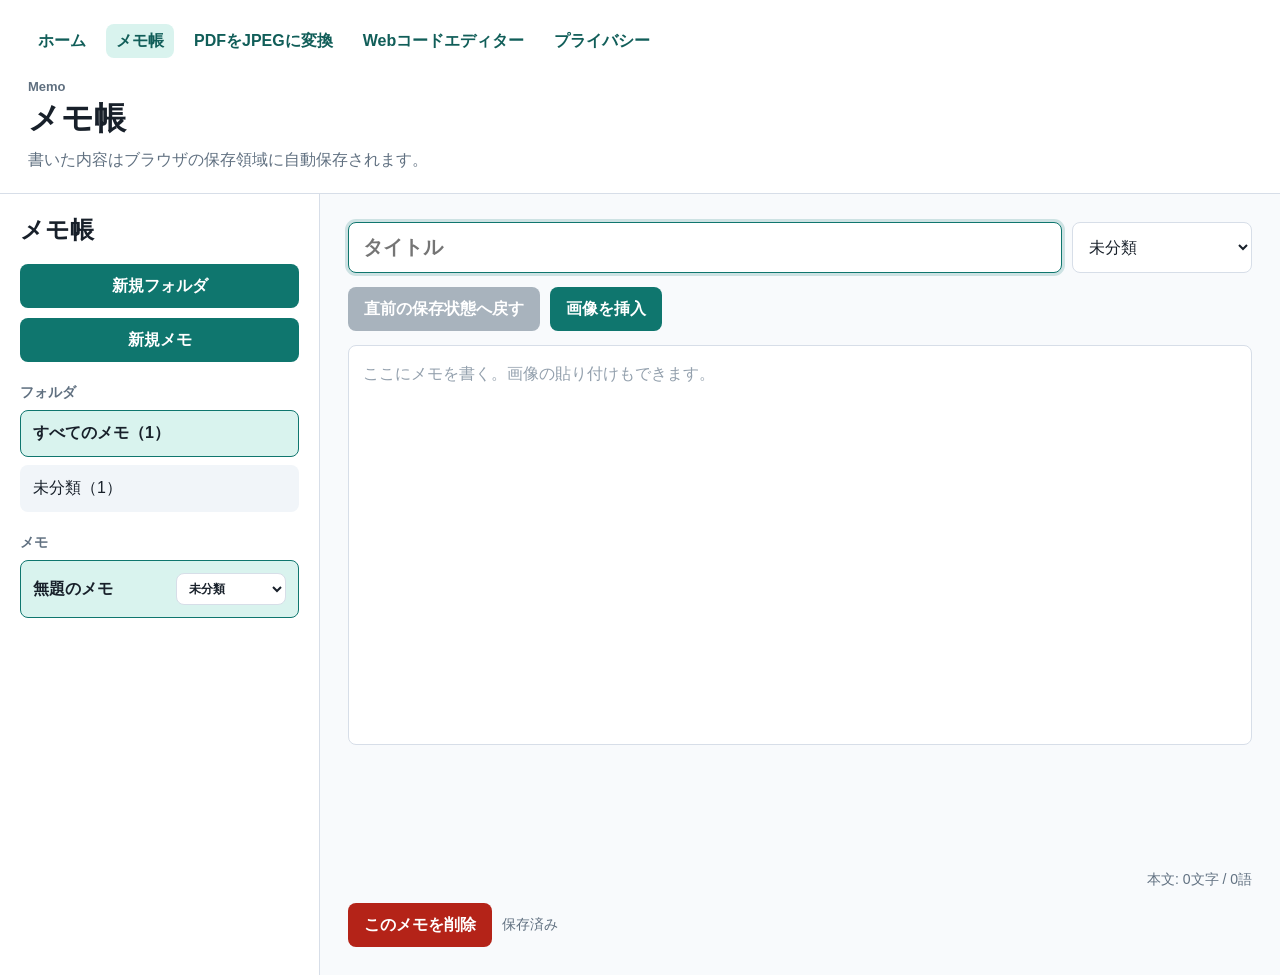
==== memo/index.html @ e716a72b "Improve site tools and add code editor" ====
﻿<!doctype html>
<html lang="ja">
<head>
  <meta charset="UTF-8" />
  <meta name="viewport" content="width=device-width, initial-scale=1.0" />
  <title>メモ帳 | 自動保存できる無料ブラウザメモ</title>
  <meta name="description" content="ブラウザで使える無料のメモ帳です。自動保存、フォルダ分け、文字数カウント、画像貼り付け、直前の保存状態への復元に対応しています。" />
  <meta name="robots" content="index, follow" />
  <link rel="canonical" href="https://convenientfunction.com/memo/" />

  <meta property="og:title" content="メモ帳 | 自動保存できる無料ブラウザメモ" />
  <meta property="og:description" content="端末内に保存できる、ブラウザ用の無料メモ帳です。" />
  <meta property="og:type" content="website" />
  <meta property="og:url" content="https://convenientfunction.com/memo/" />
  <meta property="og:site_name" content="便利サイト" />
  <meta name="twitter:card" content="summary" />
  <meta name="theme-color" content="#0f766e" />

  <link rel="stylesheet" href="../style.css" />
  <script async src="https://pagead2.googlesyndication.com/pagead/js/adsbygoogle.js?client=ca-pub-6659521652915815"
     crossorigin="anonymous"></script>
  <script src="script.js" defer></script>

  <script type="application/ld+json">
  {
    "@context": "https://schema.org",
    "@type": "WebApplication",
    "name": "メモ帳",
    "url": "https://convenientfunction.com/memo/",
    "applicationCategory": "ProductivityApplication",
    "operatingSystem": "Any",
    "inLanguage": "ja",
    "description": "ブラウザで使える無料のメモ帳です。",
    "offers": {
      "@type": "Offer",
      "price": "0",
      "priceCurrency": "JPY"
    }
  }
  </script>
</head>
<body class="memo-page">
  <header class="site-header compact">
    <nav class="site-nav" aria-label="主要ナビゲーション">
      <a href="../">ホーム</a>
      <a href="./" aria-current="page">メモ帳</a>
      <a href="../pdf-to-jpeg.html">PDFをJPEGに変換</a>
      <a href="../code-editor.html">Webコードエディター</a>
      <a href="../privacy.html">プライバシー</a>
    </nav>

    <div class="site-heading">
      <p class="eyebrow">Memo</p>
      <h1>メモ帳</h1>
      <p>書いた内容はブラウザの保存領域に自動保存されます。</p>
    </div>
  </header>

  <aside class="memo-sidebar">
    <h2 class="app-title">メモ帳</h2>

    <div class="side-actions">
      <button id="newFolderButton" type="button">新規フォルダ</button>
      <button id="newMemoButton" type="button">新規メモ</button>
    </div>

    <h3>フォルダ</h3>
    <div id="folderList"></div>

    <h3>メモ</h3>
    <div id="memoList"></div>
  </aside>

  <main class="memo-main">
    <div class="top-row">
      <label class="sr-only" for="title">タイトル</label>
      <input id="title" type="text" placeholder="タイトル" autocomplete="off" />
      <label class="sr-only" for="folderSelect">フォルダ</label>
      <select id="folderSelect" aria-label="フォルダ"></select>
    </div>

    <div class="toolbar">
      <button id="restoreButton" type="button">直前の保存状態へ戻す</button>
      <button id="imageButton" type="button">画像を挿入</button>
      <input id="imageInput" type="file" accept="image/*" hidden />
    </div>

    <div id="body" class="editor" contenteditable="true" data-placeholder="ここにメモを書く。画像の貼り付けもできます。" role="textbox" aria-label="メモ本文"></div>

    <div class="ad-slot ad-bottom memo-bottom-ad" aria-label="広告"></div>

    <p class="counter">
      本文: <span id="charCount">0</span>文字 / <span id="wordCount">0</span>語
    </p>

    <div class="actions">
      <button id="deleteButton" class="delete" type="button">このメモを削除</button>
      <span id="status" role="status" aria-live="polite">保存済み</span>
    </div>
  </main>
</body>
</html>
---- style.css ----
﻿* {
  box-sizing: border-box;
}

:root {
  color-scheme: light;
  --bg: #f4f6f8;
  --surface: #ffffff;
  --surface-soft: #f8fafc;
  --text: #18202a;
  --muted: #607080;
  --line: #d7dee8;
  --accent: #0f766e;
  --accent-dark: #115e59;
  --accent-soft: #d9f3ee;
  --danger: #b42318;
  --danger-dark: #8f1d14;
  --focus: rgba(15, 118, 110, 0.18);
}

body {
  margin: 0;
  min-height: 100vh;
  font-family: "Segoe UI", "Yu Gothic UI", "Hiragino Kaku Gothic ProN", Meiryo, sans-serif;
  color: var(--text);
  background: var(--bg);
  letter-spacing: 0;
}

a {
  color: var(--accent);
  text-decoration: none;
}

a:hover {
  text-decoration: underline;
}

button,
select,
input {
  font: inherit;
}

button,
.button-link {
  min-height: 44px;
  border: none;
  border-radius: 8px;
  padding: 11px 16px;
  cursor: pointer;
  background: var(--accent);
  color: #ffffff;
  font-weight: 700;
  transition: background 0.2s, transform 0.2s;
}

button:hover,
.button-link:hover {
  background: var(--accent-dark);
  transform: translateY(-1px);
  text-decoration: none;
}

button:disabled {
  background: #a8b3bd;
  cursor: not-allowed;
  transform: none;
}

button.delete {
  background: var(--danger);
}

button.delete:hover {
  background: var(--danger-dark);
}

button.delete:disabled {
  background: #c8b6b3;
}

select,
input,
.editor {
  width: 100%;
  border: 1px solid var(--line);
  border-radius: 8px;
  background: #ffffff;
  color: var(--text);
  outline: none;
}

select {
  padding: 11px 12px;
  cursor: pointer;
}

input {
  padding: 13px 14px;
  font-size: 20px;
  font-weight: 700;
}

input:focus,
.editor:focus,
select:focus,
button:focus-visible,
a:focus-visible {
  outline: none;
  border-color: var(--accent);
  box-shadow: 0 0 0 3px var(--focus);
}

.sr-only {
  position: absolute;
  width: 1px;
  height: 1px;
  padding: 0;
  margin: -1px;
  overflow: hidden;
  clip: rect(0, 0, 0, 0);
  white-space: nowrap;
  border: 0;
}

.site-header {
  padding: 24px 28px;
  background: var(--surface);
  border-bottom: 1px solid var(--line);
}

.site-header.compact {
  padding-bottom: 20px;
}

.site-nav {
  display: flex;
  flex-wrap: wrap;
  gap: 10px;
  margin-bottom: 18px;
}

.site-nav a {
  display: inline-flex;
  align-items: center;
  min-height: 34px;
  border-radius: 8px;
  padding: 6px 10px;
  color: var(--accent-dark);
  font-weight: 700;
}

.site-nav a[aria-current="page"] {
  background: var(--accent-soft);
}

.site-heading {
  max-width: 820px;
}

.eyebrow {
  margin: 0 0 6px;
  color: #4f46e5;
  font-size: 13px;
  font-weight: 700;
}

.site-heading h1 {
  margin: 0 0 8px;
  font-size: 32px;
  line-height: 1.25;
}

.site-heading p {
  margin: 0;
  color: var(--muted);
  line-height: 1.7;
}

.home-main,
.content-main,
.converter-main {
  width: min(980px, calc(100% - 32px));
  margin: 24px auto;
}

.home-main,
.converter-main {
  display: grid;
  gap: 18px;
}

.tool-list {
  display: grid;
  gap: 14px;
}

.section-heading h2,
.panel h2,
.text-section h2 {
  margin: 0 0 8px;
  font-size: 22px;
}

.section-heading p,
.text-section p {
  margin: 0;
  color: var(--muted);
  line-height: 1.8;
}

.tool-card,
.panel,
.result-card,
.text-section {
  border: 1px solid var(--line);
  border-radius: 8px;
  background: var(--surface);
  padding: 18px;
}

.tool-card {
  display: grid;
  grid-template-columns: minmax(0, 1fr) auto;
  gap: 16px;
  align-items: center;
}

.tool-card h3 {
  margin: 0 0 6px;
  font-size: 20px;
}

.tool-card p {
  margin: 0;
  color: var(--muted);
  line-height: 1.7;
}

.site-footer {
  width: min(980px, calc(100% - 32px));
  margin: 0 auto;
  padding: 8px 0 28px;
  color: var(--muted);
}

.memo-page {
  display: grid;
  grid-template-columns: 320px minmax(0, 1fr);
  grid-template-rows: auto 1fr;
}

.memo-page .site-header {
  grid-column: 1 / -1;
}

.memo-sidebar {
  background: var(--surface);
  border-right: 1px solid var(--line);
  padding: 20px;
  overflow-y: auto;
}

.memo-main {
  padding: 28px;
  display: flex;
  flex-direction: column;
  gap: 14px;
  background: var(--surface-soft);
}

.app-title {
  margin: 0 0 18px;
  font-size: 24px;
}

.memo-sidebar h3 {
  margin: 22px 0 8px;
  font-size: 14px;
  color: var(--muted);
}

.side-actions,
.toolbar,
.actions,
.top-row {
  display: flex;
  align-items: center;
  gap: 10px;
}

.side-actions {
  flex-direction: column;
  align-items: stretch;
}

.top-row {
  align-items: stretch;
}

.top-row input {
  flex: 1;
}

.top-row select {
  width: 180px;
}

.folder,
.note {
  padding: 12px;
  border-radius: 8px;
  cursor: pointer;
  margin-top: 8px;
  background: #f1f5f9;
  border: 1px solid transparent;
  transition: background 0.2s, border-color 0.2s;
}

.folder:hover,
.note:hover {
  background: #e7eef6;
}

.folder.active,
.note.active {
  background: var(--accent-soft);
  border-color: var(--accent);
  font-weight: 700;
}

.note-header {
  display: flex;
  align-items: center;
  justify-content: space-between;
  gap: 8px;
}

.note-title {
  flex: 1;
  min-width: 0;
  font-weight: 700;
  overflow: hidden;
  text-overflow: ellipsis;
  white-space: nowrap;
}

.note-folder-select {
  width: 110px;
  flex-shrink: 0;
  min-height: 32px;
  padding: 6px 8px;
  font-size: 12px;
}

.editor {
  flex: 1;
  min-height: 400px;
  padding: 14px;
  font-size: 16px;
  line-height: 1.8;
  overflow-y: auto;
}

.editor:empty::before {
  content: attr(data-placeholder);
  color: #93a0ad;
}

.editor img {
  display: block;
  max-width: 100%;
  max-height: 320px;
  margin: 12px 0;
  border-radius: 8px;
  border: 1px solid var(--line);
}

.counter,
#status,
.status {
  color: var(--muted);
  font-size: 14px;
}

.counter {
  margin: 0;
  text-align: right;
}

.converter-panel {
  display: grid;
  gap: 14px;
}

.drop-area {
  display: grid;
  place-items: center;
  min-height: 190px;
  border: 2px dashed #8abbb5;
  border-radius: 8px;
  background: #f8fafc;
  text-align: center;
  padding: 24px;
  transition: background 0.2s, border-color 0.2s;
}

.drop-area.dragover {
  background: var(--accent-soft);
  border-color: var(--accent);
}

.drop-area strong {
  display: block;
  margin-bottom: 8px;
  font-size: 20px;
}

.drop-area span {
  color: var(--muted);
  line-height: 1.7;
}

input[type="file"] {
  display: none;
}

.controls {
  display: grid;
  grid-template-columns: repeat(3, minmax(0, 1fr));
  gap: 12px;
}

.controls label {
  display: grid;
  gap: 6px;
  color: var(--muted);
  font-weight: 700;
}

.status {
  margin: 0;
  line-height: 1.7;
}

.results {
  display: grid;
  gap: 14px;
}

.result-card {
  display: grid;
  grid-template-columns: 160px minmax(0, 1fr) auto;
  align-items: center;
  gap: 16px;
}

.result-card img {
  width: 160px;
  max-height: 220px;
  object-fit: contain;
  border: 1px solid var(--line);
  border-radius: 8px;
  background: var(--surface-soft);
}

.result-card h2 {
  margin: 0 0 6px;
  font-size: 18px;
}

.result-card p {
  margin: 0;
  color: var(--muted);
  font-size: 14px;
  line-height: 1.6;
}

.download-all {
  justify-self: start;
}

canvas {
  display: none;
}

.content-main {
  display: grid;
  gap: 14px;
}

.text-section p + p {
  margin-top: 10px;
}

.code-editor-main {
  width: min(1440px, calc(100% - 32px));
  min-height: calc(100vh - 190px);
  margin: 24px auto;
  display: grid;
  grid-template-columns: minmax(420px, 0.95fr) minmax(420px, 1.05fr);
  gap: 16px;
}

.code-workspace,
.preview-panel {
  min-width: 0;
}

.code-toolbar,
.preview-toolbar,
.console-header {
  display: flex;
  align-items: center;
  justify-content: space-between;
  gap: 12px;
}

.code-toolbar {
  margin-bottom: 12px;
  border: 1px solid var(--line);
  border-radius: 8px;
  background: var(--surface);
  padding: 12px;
}

.toggle-control {
  display: inline-flex;
  align-items: center;
  gap: 8px;
  min-height: 40px;
  color: var(--muted);
  font-weight: 700;
}

.toggle-control input {
  width: auto;
}

.code-actions {
  display: flex;
  flex-wrap: wrap;
  gap: 8px;
  justify-content: flex-end;
}

.secondary-button {
  background: #e2e8f0;
  color: var(--text);
}

.secondary-button:hover {
  background: #cbd5e1;
}

.code-editor-grid {
  display: grid;
  grid-template-rows: repeat(3, minmax(180px, 1fr));
  gap: 12px;
  min-height: 620px;
  height: calc(100vh - 280px);
}

.code-panel,
.preview-panel,
.console-panel {
  border: 1px solid var(--line);
  border-radius: 8px;
  background: var(--surface);
}

.code-panel,
.preview-panel {
  display: flex;
  min-height: 0;
  overflow: hidden;
}

.code-panel {
  flex-direction: column;
}

.code-panel-header {
  min-height: 40px;
  border-bottom: 1px solid var(--line);
  background: var(--surface-soft);
  padding: 9px 12px;
}

.code-panel-header h2,
.preview-toolbar h2,
.console-header h3 {
  margin: 0;
  font-size: 15px;
}

.html-accent {
  border-left: 5px solid #e34c26;
}

.css-accent {
  border-left: 5px solid #264de4;
}

.js-accent {
  border-left: 5px solid #f0db4f;
}

.code-panel textarea {
  flex: 1;
  width: 100%;
  min-height: 0;
  border: none;
  outline: none;
  resize: none;
  padding: 14px;
  background: #0f172a;
  color: #e2e8f0;
  font-family: "SFMono-Regular", Consolas, "Liberation Mono", monospace;
  font-size: 14px;
  line-height: 1.6;
  tab-size: 2;
}

.preview-panel {
  flex-direction: column;
}

.preview-toolbar {
  min-height: 52px;
  border-bottom: 1px solid var(--line);
  background: var(--surface);
  padding: 10px 12px;
}

.preview-actions {
  display: flex;
  align-items: center;
  gap: 10px;
}

.editor-status {
  color: var(--muted);
  font-size: 14px;
}

.preview-panel iframe {
  flex: 1;
  width: 100%;
  min-height: 360px;
  border: none;
  background: #ffffff;
}

.console-panel {
  margin: 12px;
  overflow: hidden;
}

.console-header {
  min-height: 42px;
  border-bottom: 1px solid var(--line);
  background: var(--surface-soft);
  padding: 8px 10px;
}

.console-header button {
  min-height: 34px;
  padding: 7px 12px;
}

#consoleOutput {
  min-height: 96px;
  max-height: 160px;
  margin: 0;
  overflow: auto;
  padding: 12px;
  background: #0f172a;
  color: #dbeafe;
  font-family: "SFMono-Regular", Consolas, "Liberation Mono", monospace;
  font-size: 13px;
  line-height: 1.6;
  white-space: pre-wrap;
}

@media (max-width: 1080px) {
  .code-editor-main {
    grid-template-columns: 1fr;
  }

  .code-editor-grid {
    height: auto;
    min-height: 0;
    grid-template-rows: repeat(3, 250px);
  }

  .preview-panel {
    min-height: 560px;
  }
}


.ad-slot {
  display: block;
  overflow: hidden;
  background: transparent;
}

.ad-top {
  min-height: 90px;
}

.home-top-ad {
  display: none;
}

.ad-rail {
  display: none;
}

.memo-bottom-ad {
  width: min(970px, 100%);
  min-height: 90px;
  margin: 8px auto 0;
}

@media (min-width: 1180px) {
  .site-header {
    position: relative;
  }

  .home-top-ad {
    display: block;
    position: absolute;
    top: 14px;
    left: min(50vw, 820px);
    width: min(728px, calc(100vw - min(50vw, 820px) - 28px));
    height: 90px;
  }
}

@media (min-width: 1560px) {
  .home-page .ad-rail,
  .tool-page .ad-rail {
    display: block;
    position: fixed;
    top: 292px;
    bottom: 24px;
    width: clamp(180px, calc((100vw - 1080px) / 2 - 40px), 300px);
  }

  .ad-rail-left {
    left: 24px;
  }

  .ad-rail-right {
    right: 24px;
  }
}

@media (max-width: 760px) {
  .site-header {
    padding: 20px 16px;
  }

  .site-heading h1 {
    font-size: 26px;
  }

  .tool-card {
    grid-template-columns: 1fr;
    align-items: stretch;
  }

  .button-link {
    display: inline-flex;
    align-items: center;
    justify-content: center;
  }

  .memo-page {
    grid-template-columns: 1fr;
    grid-template-rows: auto 300px 1fr;
  }

  .memo-sidebar {
    border-right: none;
    border-bottom: 1px solid var(--line);
  }

  .memo-main {
    padding: 16px;
  }

  .top-row,
  .toolbar,
  .actions {
    flex-direction: column;
    align-items: stretch;
  }

  .top-row select,
  .note-folder-select {
    width: 100%;
  }

  .controls {
    grid-template-columns: 1fr;
  }

  .result-card {
    grid-template-columns: 1fr;
  }

  .result-card img {
    width: 100%;
  }

  .code-editor-main {
    width: min(100% - 24px, 100%);
    margin: 16px auto;
  }

  .code-toolbar,
  .preview-toolbar,
  .console-header {
    align-items: stretch;
    flex-direction: column;
  }

  .code-actions,
  .preview-actions {
    display: grid;
    grid-template-columns: 1fr 1fr;
    width: 100%;
  }

  .toggle-control,
  .editor-status {
    width: 100%;
  }

  .code-editor-grid {
    grid-template-rows: repeat(3, 240px);
  }

  .preview-panel {
    min-height: 520px;
  }
}
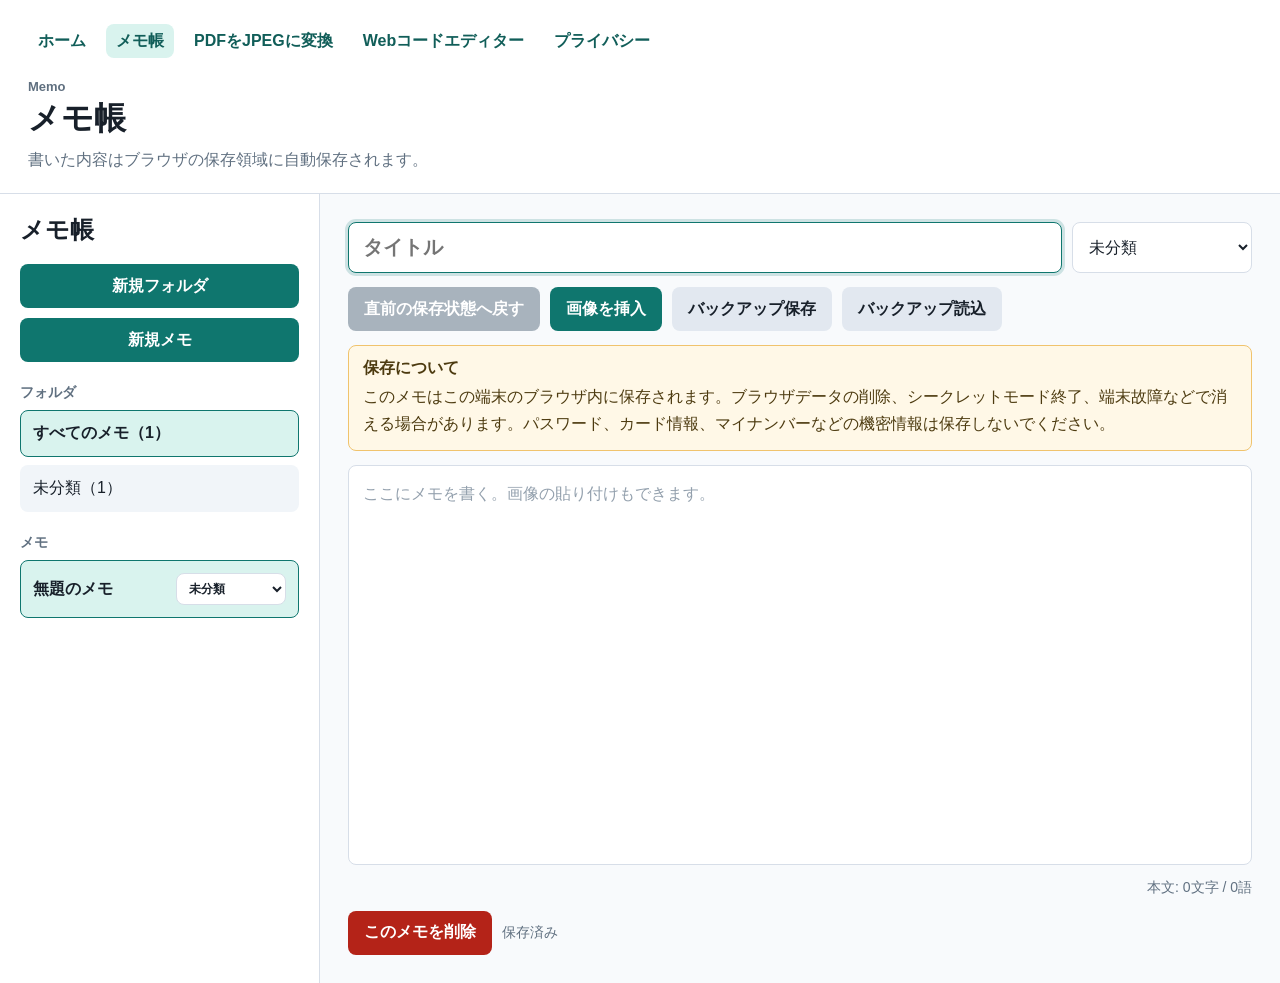
==== commit eba94cc5: "Reduce site risk and improve safeguards" ====
--- a/memo/index.html
+++ b/memo/index.html
@@ -7,6 +7,7 @@
   <meta name="description" content="ブラウザで使える無料のメモ帳です。自動保存、フォルダ分け、文字数カウント、画像貼り付け、直前の保存状態への復元に対応しています。" />
   <meta name="robots" content="index, follow" />
   <link rel="canonical" href="https://convenientfunction.com/memo/" />
+  <meta http-equiv="Content-Security-Policy" content="default-src 'self'; script-src 'self' 'unsafe-inline'; style-src 'self'; img-src 'self' data: blob:; object-src 'none'; base-uri 'self'; form-action 'self';" />
 
   <meta property="og:title" content="メモ帳 | 自動保存できる無料ブラウザメモ" />
   <meta property="og:description" content="端末内に保存できる、ブラウザ用の無料メモ帳です。" />
@@ -17,8 +18,6 @@
   <meta name="theme-color" content="#0f766e" />
 
   <link rel="stylesheet" href="../style.css" />
-  <script async src="https://pagead2.googlesyndication.com/pagead/js/adsbygoogle.js?client=ca-pub-6659521652915815"
-     crossorigin="anonymous"></script>
   <script src="script.js" defer></script>
 
   <script type="application/ld+json">
@@ -82,12 +81,18 @@
     <div class="toolbar">
       <button id="restoreButton" type="button">直前の保存状態へ戻す</button>
       <button id="imageButton" type="button">画像を挿入</button>
+      <button id="exportButton" class="secondary-button" type="button">バックアップ保存</button>
+      <button id="importButton" class="secondary-button" type="button">バックアップ読込</button>
       <input id="imageInput" type="file" accept="image/*" hidden />
+      <input id="importInput" type="file" accept="application/json,.json" hidden />
     </div>
 
+    <section class="memo-safety-note" aria-label="メモの保存について">
+      <strong>保存について</strong>
+      <p>このメモはこの端末のブラウザ内に保存されます。ブラウザデータの削除、シークレットモード終了、端末故障などで消える場合があります。パスワード、カード情報、マイナンバーなどの機密情報は保存しないでください。</p>
+    </section>
+
     <div id="body" class="editor" contenteditable="true" data-placeholder="ここにメモを書く。画像の貼り付けもできます。" role="textbox" aria-label="メモ本文"></div>
-
-    <div class="ad-slot ad-bottom memo-bottom-ad" aria-label="広告"></div>
 
     <p class="counter">
       本文: <span id="charCount">0</span>文字 / <span id="wordCount">0</span>語
--- a/style.css
+++ b/style.css
@@ -290,6 +290,10 @@
   gap: 10px;
 }
 
+.toolbar {
+  flex-wrap: wrap;
+}
+
 .side-actions {
   flex-direction: column;
   align-items: stretch;
@@ -377,6 +381,24 @@
   border: 1px solid var(--line);
 }
 
+.memo-safety-note {
+  border: 1px solid #f0c36d;
+  border-radius: 8px;
+  background: #fff8e7;
+  color: #4d3b10;
+  padding: 12px 14px;
+}
+
+.memo-safety-note strong {
+  display: block;
+  margin-bottom: 4px;
+}
+
+.memo-safety-note p {
+  margin: 0;
+  line-height: 1.7;
+}
+
 .counter,
 #status,
 .status {
@@ -437,6 +459,23 @@
   gap: 6px;
   color: var(--muted);
   font-weight: 700;
+}
+
+.button-row {
+  display: grid;
+  grid-template-columns: minmax(0, 1fr) auto;
+  gap: 8px;
+}
+
+.button-row button {
+  width: 100%;
+}
+
+.tool-note {
+  margin: -2px 0 0;
+  color: var(--muted);
+  font-size: 14px;
+  line-height: 1.7;
 }
 
 .status {
@@ -809,6 +848,10 @@
     grid-template-columns: 1fr;
   }
 
+  .button-row {
+    grid-template-columns: 1fr;
+  }
+
   .result-card {
     grid-template-columns: 1fr;
   }
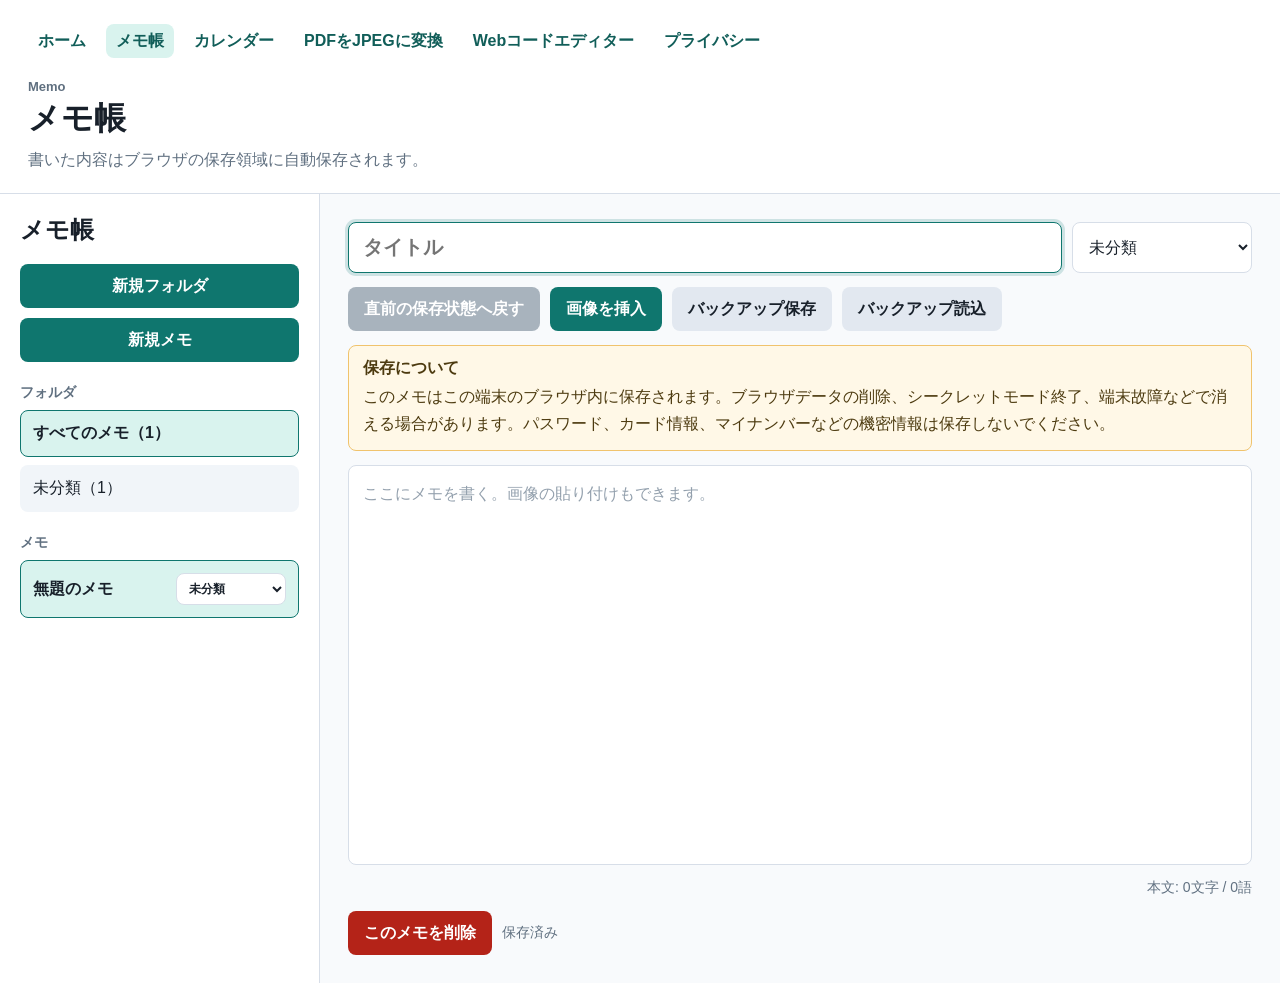
==== commit 1911d790: "Add browser calendar tool" ====
--- a/memo/index.html
+++ b/memo/index.html
@@ -43,6 +43,7 @@
     <nav class="site-nav" aria-label="主要ナビゲーション">
       <a href="../">ホーム</a>
       <a href="./" aria-current="page">メモ帳</a>
+      <a href="../calendar.html">カレンダー</a>
       <a href="../pdf-to-jpeg.html">PDFをJPEGに変換</a>
       <a href="../code-editor.html">Webコードエディター</a>
       <a href="../privacy.html">プライバシー</a>
--- a/style.css
+++ b/style.css
@@ -1,5 +1,9 @@
-﻿* {
+* {
   box-sizing: border-box;
+}
+
+html {
+  -webkit-text-size-adjust: 100%;
 }
 
 :root {
@@ -25,6 +29,7 @@
   color: var(--text);
   background: var(--bg);
   letter-spacing: 0;
+  overflow-x: hidden;
 }
 
 a {
@@ -40,6 +45,7 @@
 select,
 input {
   font: inherit;
+  min-width: 0;
 }
 
 button,
@@ -52,6 +58,8 @@
   background: var(--accent);
   color: #ffffff;
   font-weight: 700;
+  line-height: 1.35;
+  text-align: center;
   transition: background 0.2s, transform 0.2s;
 }
 
@@ -180,13 +188,15 @@
 
 .home-main,
 .content-main,
-.converter-main {
+.converter-main,
+.calendar-main {
   width: min(980px, calc(100% - 32px));
   margin: 24px auto;
 }
 
 .home-main,
-.converter-main {
+.converter-main,
+.calendar-main {
   display: grid;
   gap: 18px;
 }
@@ -531,6 +541,205 @@
 
 .text-section p + p {
   margin-top: 10px;
+}
+
+.calendar-panel,
+.day-panel {
+  display: grid;
+  gap: 14px;
+}
+
+.calendar-toolbar,
+.day-panel-header {
+  display: flex;
+  align-items: center;
+  justify-content: space-between;
+  gap: 14px;
+}
+
+.calendar-toolbar h2,
+.day-panel-header h2 {
+  margin: 0;
+}
+
+.calendar-nav-actions,
+.event-actions {
+  display: flex;
+  flex-wrap: wrap;
+  gap: 8px;
+  justify-content: flex-end;
+}
+
+.calendar-grid {
+  display: grid;
+  grid-template-columns: repeat(7, minmax(0, 1fr));
+}
+
+.calendar-weekdays {
+  border: 1px solid var(--line);
+  border-bottom: none;
+  border-radius: 8px 8px 0 0;
+  overflow: hidden;
+  background: var(--surface-soft);
+}
+
+.calendar-weekdays div {
+  min-height: 38px;
+  padding: 10px 6px;
+  color: var(--muted);
+  font-size: 13px;
+  font-weight: 700;
+  text-align: center;
+}
+
+.calendar-days {
+  border-top: 1px solid var(--line);
+  border-left: 1px solid var(--line);
+}
+
+.calendar-day {
+  position: relative;
+  display: grid;
+  align-content: start;
+  gap: 8px;
+  min-height: 96px;
+  border: none;
+  border-right: 1px solid var(--line);
+  border-bottom: 1px solid var(--line);
+  border-radius: 0;
+  background: #ffffff;
+  color: var(--text);
+  padding: 10px;
+  text-align: left;
+  transform: none;
+}
+
+.calendar-day:hover {
+  background: #eef7f5;
+  transform: none;
+}
+
+.calendar-day.empty {
+  background: var(--surface-soft);
+  cursor: default;
+}
+
+.calendar-day.today {
+  background: #ecfeff;
+}
+
+.calendar-day.selected {
+  outline: 3px solid var(--focus);
+  outline-offset: -3px;
+  background: var(--accent-soft);
+}
+
+.calendar-day-number {
+  font-size: 18px;
+  font-weight: 800;
+}
+
+.calendar-event-marker {
+  min-height: 20px;
+  width: max-content;
+  max-width: 100%;
+  border-radius: 999px;
+  background: #dbeafe;
+  color: #1e3a8a;
+  padding: 2px 8px;
+  font-size: 12px;
+  font-weight: 700;
+  overflow: hidden;
+  text-overflow: ellipsis;
+  white-space: nowrap;
+}
+
+.event-form {
+  display: grid;
+  grid-template-columns: minmax(140px, 0.8fr) minmax(120px, 0.6fr) minmax(220px, 1.4fr) minmax(140px, 0.8fr);
+  gap: 12px;
+}
+
+.event-form label {
+  display: grid;
+  gap: 6px;
+  color: var(--muted);
+  font-weight: 700;
+}
+
+.event-form textarea {
+  width: 100%;
+  min-height: 96px;
+  border: 1px solid var(--line);
+  border-radius: 8px;
+  padding: 12px 14px;
+  color: var(--text);
+  font: inherit;
+  resize: vertical;
+  outline: none;
+}
+
+.event-form textarea:focus {
+  border-color: var(--accent);
+  box-shadow: 0 0 0 3px var(--focus);
+}
+
+.event-note-field,
+.event-actions {
+  grid-column: 1 / -1;
+}
+
+.event-list {
+  display: grid;
+  gap: 10px;
+}
+
+.empty-events {
+  margin: 0;
+  color: var(--muted);
+  line-height: 1.7;
+}
+
+.event-item {
+  display: grid;
+  grid-template-columns: minmax(0, 1fr) auto;
+  gap: 12px;
+  align-items: center;
+  border: 1px solid var(--line);
+  border-left: 5px solid var(--accent);
+  border-radius: 8px;
+  background: var(--surface-soft);
+  padding: 12px;
+}
+
+.event-item.personal {
+  border-left-color: #4f46e5;
+}
+
+.event-item.important {
+  border-left-color: var(--danger);
+}
+
+.event-item.other {
+  border-left-color: #64748b;
+}
+
+.event-item h3 {
+  margin: 0 0 4px;
+  font-size: 17px;
+  overflow-wrap: anywhere;
+}
+
+.event-item p {
+  margin: 0;
+  color: var(--muted);
+  font-size: 14px;
+  line-height: 1.6;
+}
+
+.event-note {
+  margin-top: 6px !important;
+  overflow-wrap: anywhere;
 }
 
 .code-editor-main {
@@ -803,13 +1012,83 @@
     padding: 20px 16px;
   }
 
+  .site-nav {
+    gap: 8px;
+    margin-bottom: 14px;
+  }
+
+  .site-nav a {
+    flex: 1 1 calc(50% - 8px);
+    justify-content: center;
+    min-height: 40px;
+    padding: 7px 9px;
+    text-align: center;
+  }
+
   .site-heading h1 {
     font-size: 26px;
+  }
+
+  .home-main,
+  .content-main,
+  .converter-main,
+  .calendar-main,
+  .site-footer {
+    width: min(100% - 24px, 980px);
+    margin-top: 16px;
+  }
+
+  .tool-card,
+  .panel,
+  .result-card,
+  .text-section {
+    padding: 16px;
   }
 
   .tool-card {
     grid-template-columns: 1fr;
     align-items: stretch;
+  }
+
+  .calendar-toolbar,
+  .day-panel-header {
+    align-items: stretch;
+    flex-direction: column;
+  }
+
+  .calendar-nav-actions,
+  .event-actions {
+    display: grid;
+    grid-template-columns: repeat(3, minmax(0, 1fr));
+    width: 100%;
+  }
+
+  .calendar-day {
+    min-height: 76px;
+    padding: 8px;
+  }
+
+  .calendar-day-number {
+    font-size: 16px;
+  }
+
+  .calendar-event-marker {
+    padding-inline: 6px;
+    font-size: 11px;
+  }
+
+  .event-form {
+    grid-template-columns: 1fr 1fr;
+  }
+
+  .event-form label:nth-child(3),
+  .event-note-field,
+  .event-actions {
+    grid-column: 1 / -1;
+  }
+
+  .event-item {
+    grid-template-columns: 1fr;
   }
 
   .button-link {
@@ -820,16 +1099,26 @@
 
   .memo-page {
     grid-template-columns: 1fr;
-    grid-template-rows: auto 300px 1fr;
+    grid-template-rows: auto minmax(220px, 32vh) 1fr;
   }
 
   .memo-sidebar {
     border-right: none;
     border-bottom: 1px solid var(--line);
+    padding: 16px;
   }
 
   .memo-main {
     padding: 16px;
+  }
+
+  .app-title {
+    margin-bottom: 12px;
+    font-size: 22px;
+  }
+
+  .memo-sidebar h3 {
+    margin-top: 16px;
   }
 
   .top-row,
@@ -844,19 +1133,40 @@
     width: 100%;
   }
 
+  .editor {
+    min-height: 46vh;
+  }
+
+  .counter {
+    text-align: left;
+  }
+
   .controls {
     grid-template-columns: 1fr;
   }
 
+  .drop-area {
+    min-height: 160px;
+    padding: 20px;
+  }
+
   .button-row {
     grid-template-columns: 1fr;
   }
 
+  .download-all {
+    width: 100%;
+  }
+
   .result-card {
     grid-template-columns: 1fr;
   }
 
   .result-card img {
+    width: 100%;
+  }
+
+  .result-card a button {
     width: 100%;
   }
 
@@ -872,6 +1182,10 @@
     flex-direction: column;
   }
 
+  .code-toolbar {
+    padding: 10px;
+  }
+
   .code-actions,
   .preview-actions {
     display: grid;
@@ -885,10 +1199,155 @@
   }
 
   .code-editor-grid {
-    grid-template-rows: repeat(3, 240px);
+    grid-template-rows: repeat(3, minmax(220px, 30vh));
   }
 
   .preview-panel {
-    min-height: 520px;
-  }
-}
+    min-height: 460px;
+  }
+
+  .console-panel {
+    margin: 10px;
+  }
+}
+
+@media (max-width: 480px) {
+  .site-header {
+    padding: 16px 12px;
+  }
+
+  .site-nav {
+    grid-template-columns: repeat(2, minmax(0, 1fr));
+    display: grid;
+  }
+
+  .site-nav a {
+    min-height: 42px;
+    padding: 8px 7px;
+    font-size: 14px;
+  }
+
+  .site-heading h1 {
+    font-size: 24px;
+  }
+
+  .site-heading p,
+  .section-heading p,
+  .tool-card p,
+  .text-section p,
+  .drop-area span,
+  .tool-note {
+    font-size: 14px;
+    line-height: 1.65;
+  }
+
+  .home-main,
+  .content-main,
+  .converter-main,
+  .calendar-main,
+  .site-footer,
+  .code-editor-main {
+    width: calc(100% - 20px);
+  }
+
+  .tool-card,
+  .panel,
+  .result-card,
+  .text-section {
+    padding: 14px;
+  }
+
+  .memo-page {
+    grid-template-rows: auto minmax(210px, 30vh) 1fr;
+  }
+
+  .memo-sidebar,
+  .memo-main {
+    padding: 12px;
+  }
+
+  input {
+    padding: 12px;
+    font-size: 18px;
+  }
+
+  button,
+  .button-link,
+  select {
+    width: 100%;
+  }
+
+  .calendar-weekdays div {
+    min-height: 32px;
+    padding: 8px 3px;
+    font-size: 12px;
+  }
+
+  .calendar-days {
+    gap: 4px;
+    border: none;
+  }
+
+  .calendar-day {
+    min-height: 64px;
+    border: 1px solid var(--line);
+    border-radius: 8px;
+    padding: 7px;
+  }
+
+  .calendar-day-number {
+    font-size: 15px;
+  }
+
+  .calendar-event-marker {
+    width: 100%;
+    padding: 2px 4px;
+    text-align: center;
+  }
+
+  .calendar-nav-actions,
+  .event-actions,
+  .event-form {
+    grid-template-columns: 1fr;
+  }
+
+  .note-header {
+    align-items: stretch;
+    flex-direction: column;
+  }
+
+  .editor {
+    min-height: 50vh;
+    padding: 12px;
+  }
+
+  .drop-area {
+    min-height: 140px;
+    padding: 16px;
+  }
+
+  .drop-area strong {
+    font-size: 18px;
+  }
+
+  .code-actions,
+  .preview-actions {
+    grid-template-columns: 1fr;
+  }
+
+  .code-editor-grid {
+    grid-template-rows: repeat(3, 210px);
+  }
+
+  .preview-panel {
+    min-height: 420px;
+  }
+
+  .console-panel {
+    margin: 8px;
+  }
+
+  #consoleOutput {
+    max-height: 140px;
+  }
+}
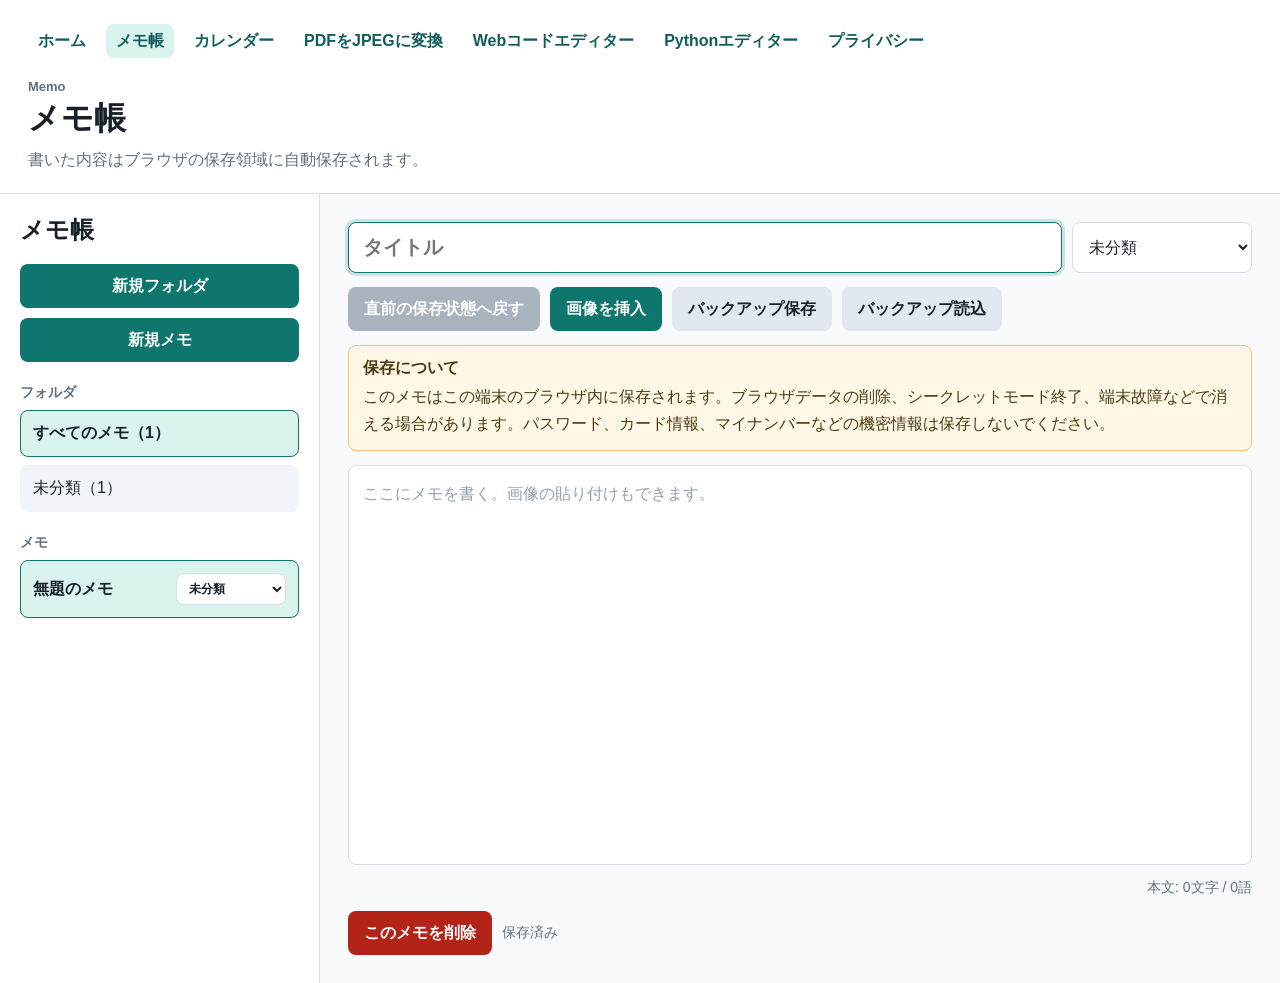
==== commit d63e64cb: "Add browser Python editor" ====
--- a/memo/index.html
+++ b/memo/index.html
@@ -17,6 +17,10 @@
   <meta name="twitter:card" content="summary" />
   <meta name="theme-color" content="#0f766e" />
 
+  <link rel="icon" href="../favicon.ico" sizes="any" />
+  <link rel="icon" type="image/png" sizes="32x32" href="../favicon-32x32.png" />
+  <link rel="apple-touch-icon" href="../apple-touch-icon.png" />
+  <link rel="manifest" href="../site.webmanifest" />
   <link rel="stylesheet" href="../style.css" />
   <script src="script.js" defer></script>
 
@@ -46,6 +50,7 @@
       <a href="../calendar.html">カレンダー</a>
       <a href="../pdf-to-jpeg.html">PDFをJPEGに変換</a>
       <a href="../code-editor.html">Webコードエディター</a>
+      <a href="../python-editor.html">Pythonエディター</a>
       <a href="../privacy.html">プライバシー</a>
     </nav>
 
--- a/style.css
+++ b/style.css
@@ -544,13 +544,15 @@
 }
 
 .calendar-panel,
-.day-panel {
+.day-panel,
+.google-sync-panel {
   display: grid;
   gap: 14px;
 }
 
 .calendar-toolbar,
-.day-panel-header {
+.day-panel-header,
+.google-sync-header {
   display: flex;
   align-items: center;
   justify-content: space-between;
@@ -558,16 +560,59 @@
 }
 
 .calendar-toolbar h2,
-.day-panel-header h2 {
+.day-panel-header h2,
+.google-sync-header h2 {
   margin: 0;
 }
 
 .calendar-nav-actions,
-.event-actions {
+.event-actions,
+.google-sync-actions {
   display: flex;
   flex-wrap: wrap;
   gap: 8px;
   justify-content: flex-end;
+}
+
+.google-settings {
+  display: grid;
+  grid-template-columns: minmax(280px, 1.4fr) minmax(180px, 0.8fr);
+  gap: 12px;
+}
+
+.google-settings label {
+  display: grid;
+  gap: 6px;
+  color: var(--muted);
+  font-weight: 700;
+}
+
+.google-sync-help {
+  border: 1px solid var(--line);
+  border-radius: 8px;
+  background: var(--surface-soft);
+  padding: 12px 14px;
+}
+
+.google-sync-help summary {
+  cursor: pointer;
+  color: var(--accent-dark);
+  font-weight: 700;
+}
+
+.google-sync-help ol {
+  margin: 10px 0 0;
+  padding-left: 22px;
+  color: var(--muted);
+  line-height: 1.7;
+}
+
+.google-sync-help code {
+  border-radius: 6px;
+  background: #e2e8f0;
+  color: var(--text);
+  padding: 1px 5px;
+  overflow-wrap: anywhere;
 }
 
 .calendar-grid {
@@ -740,6 +785,18 @@
 .event-note {
   margin-top: 6px !important;
   overflow-wrap: anywhere;
+}
+
+.event-sync-badge {
+  width: max-content;
+  max-width: 100%;
+  margin-top: 6px !important;
+  border-radius: 999px;
+  background: #dcfce7;
+  color: #166534 !important;
+  padding: 2px 8px;
+  font-size: 12px !important;
+  font-weight: 700;
 }
 
 .code-editor-main {
@@ -932,8 +989,81 @@
   white-space: pre-wrap;
 }
 
+.python-editor-main {
+  width: min(1440px, calc(100% - 32px));
+  min-height: calc(100vh - 190px);
+  margin: 24px auto;
+  display: grid;
+  grid-template-columns: minmax(420px, 1fr) minmax(360px, 0.8fr);
+  gap: 16px;
+}
+
+.python-editor-main .memo-safety-note {
+  grid-column: 1 / -1;
+}
+
+.python-workspace,
+.python-output-panel {
+  min-width: 0;
+}
+
+.python-code-panel {
+  min-height: calc(100vh - 360px);
+}
+
+.python-accent {
+  border-left: 5px solid #3776ab;
+}
+
+#pythonCode {
+  flex: 1;
+  width: 100%;
+  min-height: 520px;
+  border: none;
+  outline: none;
+  resize: vertical;
+  padding: 14px;
+  background: #0f172a;
+  color: #e2e8f0;
+  font-family: "SFMono-Regular", Consolas, "Liberation Mono", monospace;
+  font-size: 14px;
+  line-height: 1.6;
+  tab-size: 4;
+}
+
+.python-output-panel {
+  border: 1px solid var(--line);
+  border-radius: 8px;
+  background: var(--surface);
+  display: flex;
+  flex-direction: column;
+  overflow: hidden;
+}
+
+#pythonOutput {
+  flex: 1;
+  min-height: 520px;
+  margin: 0;
+  overflow: auto;
+  padding: 14px;
+  background: #0f172a;
+  color: #dbeafe;
+  font-family: "SFMono-Regular", Consolas, "Liberation Mono", monospace;
+  font-size: 14px;
+  line-height: 1.6;
+  white-space: pre-wrap;
+}
+
+.python-output-panel .tool-note {
+  border-top: 1px solid var(--line);
+  margin: 0;
+  padding: 12px;
+  background: var(--surface-soft);
+}
+
 @media (max-width: 1080px) {
-  .code-editor-main {
+  .code-editor-main,
+  .python-editor-main {
     grid-template-columns: 1fr;
   }
 
@@ -945,6 +1075,12 @@
 
   .preview-panel {
     min-height: 560px;
+  }
+
+  .python-code-panel,
+  #pythonCode,
+  #pythonOutput {
+    min-height: 360px;
   }
 }
 
@@ -1051,16 +1187,22 @@
   }
 
   .calendar-toolbar,
-  .day-panel-header {
+  .day-panel-header,
+  .google-sync-header {
     align-items: stretch;
     flex-direction: column;
   }
 
   .calendar-nav-actions,
-  .event-actions {
+  .event-actions,
+  .google-sync-actions {
     display: grid;
     grid-template-columns: repeat(3, minmax(0, 1fr));
     width: 100%;
+  }
+
+  .google-settings {
+    grid-template-columns: 1fr;
   }
 
   .calendar-day {
@@ -1170,7 +1312,8 @@
     width: 100%;
   }
 
-  .code-editor-main {
+  .code-editor-main,
+  .python-editor-main {
     width: min(100% - 24px, 100%);
     margin: 16px auto;
   }
@@ -1208,6 +1351,12 @@
 
   .console-panel {
     margin: 10px;
+  }
+
+  .python-code-panel,
+  #pythonCode,
+  #pythonOutput {
+    min-height: 320px;
   }
 }
 
@@ -1246,7 +1395,8 @@
   .converter-main,
   .calendar-main,
   .site-footer,
-  .code-editor-main {
+  .code-editor-main,
+  .python-editor-main {
     width: calc(100% - 20px);
   }
 
@@ -1307,6 +1457,7 @@
 
   .calendar-nav-actions,
   .event-actions,
+  .google-sync-actions,
   .event-form {
     grid-template-columns: 1fr;
   }
@@ -1350,4 +1501,10 @@
   #consoleOutput {
     max-height: 140px;
   }
-}
+
+  .python-code-panel,
+  #pythonCode,
+  #pythonOutput {
+    min-height: 280px;
+  }
+}
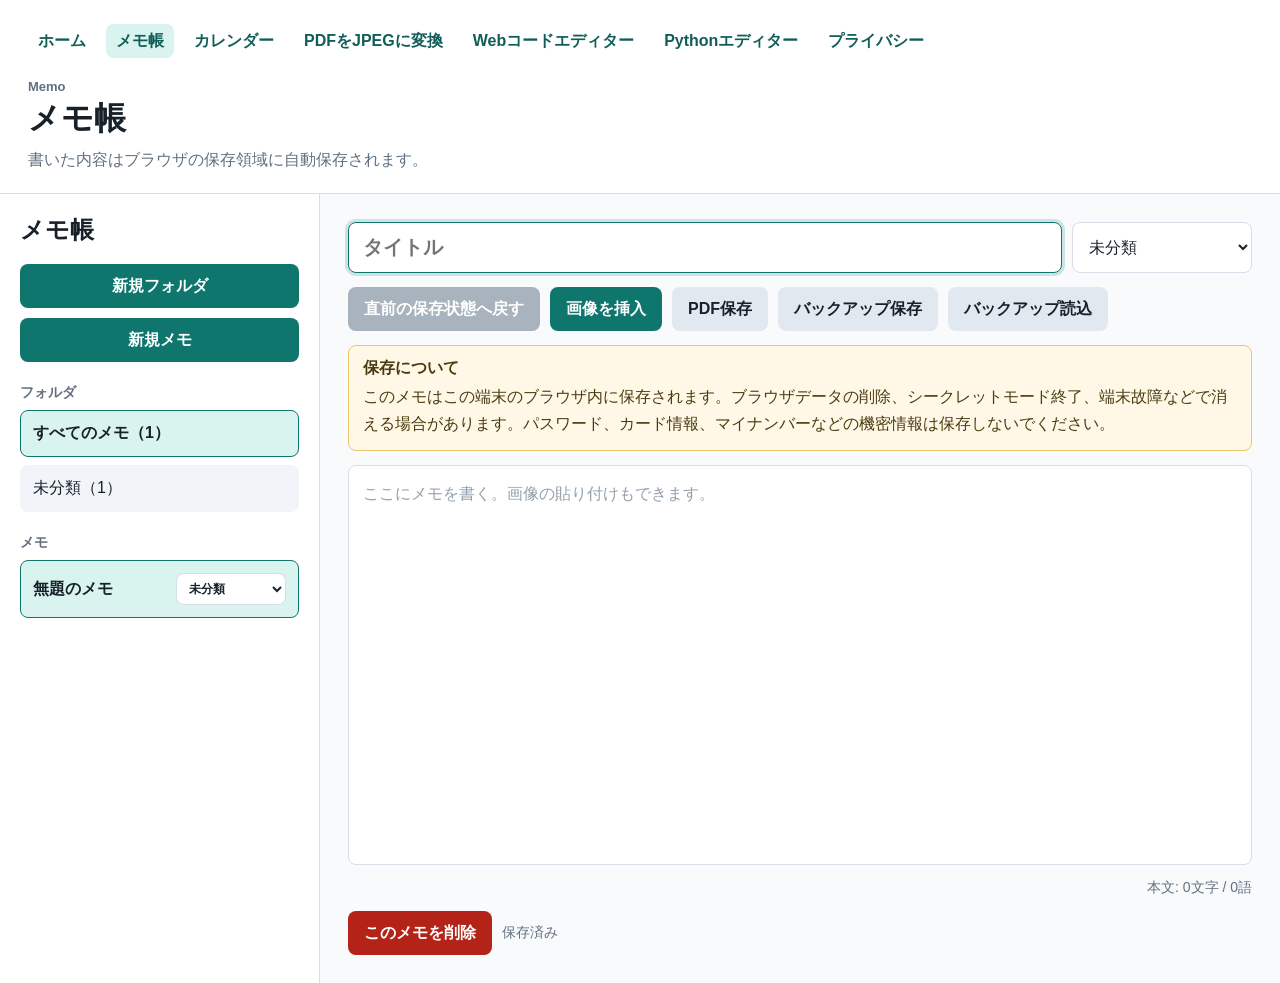
==== commit b9be9b57: "Add memo PDF export" ====
--- a/memo/index.html
+++ b/memo/index.html
@@ -4,7 +4,7 @@
   <meta charset="UTF-8" />
   <meta name="viewport" content="width=device-width, initial-scale=1.0" />
   <title>メモ帳 | 自動保存できる無料ブラウザメモ</title>
-  <meta name="description" content="ブラウザで使える無料のメモ帳です。自動保存、フォルダ分け、文字数カウント、画像貼り付け、直前の保存状態への復元に対応しています。" />
+  <meta name="description" content="ブラウザで使える無料のメモ帳です。自動保存、フォルダ分け、文字数カウント、画像貼り付け、PDF保存、直前の保存状態への復元に対応しています。" />
   <meta name="robots" content="index, follow" />
   <link rel="canonical" href="https://convenientfunction.com/memo/" />
   <meta http-equiv="Content-Security-Policy" content="default-src 'self'; script-src 'self' 'unsafe-inline'; style-src 'self'; img-src 'self' data: blob:; object-src 'none'; base-uri 'self'; form-action 'self';" />
@@ -87,6 +87,7 @@
     <div class="toolbar">
       <button id="restoreButton" type="button">直前の保存状態へ戻す</button>
       <button id="imageButton" type="button">画像を挿入</button>
+      <button id="pdfButton" class="secondary-button" type="button">PDF保存</button>
       <button id="exportButton" class="secondary-button" type="button">バックアップ保存</button>
       <button id="importButton" class="secondary-button" type="button">バックアップ読込</button>
       <input id="imageInput" type="file" accept="image/*" hidden />
--- a/style.css
+++ b/style.css
@@ -990,12 +990,12 @@
 }
 
 .python-editor-main {
-  width: min(1440px, calc(100% - 32px));
+  width: min(1560px, calc(100% - 24px));
   min-height: calc(100vh - 190px);
-  margin: 24px auto;
-  display: grid;
-  grid-template-columns: minmax(420px, 1fr) minmax(360px, 0.8fr);
-  gap: 16px;
+  margin: 18px auto 28px;
+  display: grid;
+  grid-template-columns: 1fr;
+  gap: 14px;
 }
 
 .python-editor-main .memo-safety-note {
@@ -1008,7 +1008,7 @@
 }
 
 .python-code-panel {
-  min-height: calc(100vh - 360px);
+  min-height: auto;
 }
 
 .python-accent {
@@ -1018,16 +1018,17 @@
 #pythonCode {
   flex: 1;
   width: 100%;
+  height: clamp(560px, 62vh, 820px);
   min-height: 520px;
   border: none;
   outline: none;
   resize: vertical;
-  padding: 14px;
+  padding: 18px;
   background: #0f172a;
   color: #e2e8f0;
   font-family: "SFMono-Regular", Consolas, "Liberation Mono", monospace;
-  font-size: 14px;
-  line-height: 1.6;
+  font-size: 15px;
+  line-height: 1.75;
   tab-size: 4;
 }
 
@@ -1042,7 +1043,8 @@
 
 #pythonOutput {
   flex: 1;
-  min-height: 520px;
+  min-height: 220px;
+  max-height: 38vh;
   margin: 0;
   overflow: auto;
   padding: 14px;
@@ -1062,8 +1064,7 @@
 }
 
 @media (max-width: 1080px) {
-  .code-editor-main,
-  .python-editor-main {
+  .code-editor-main {
     grid-template-columns: 1fr;
   }
 
@@ -1077,10 +1078,14 @@
     min-height: 560px;
   }
 
-  .python-code-panel,
-  #pythonCode,
+  #pythonCode {
+    height: clamp(500px, 58vh, 720px);
+    min-height: 460px;
+  }
+
   #pythonOutput {
-    min-height: 360px;
+    min-height: 200px;
+    max-height: 34vh;
   }
 }
 
@@ -1354,9 +1359,15 @@
   }
 
   .python-code-panel,
-  #pythonCode,
   #pythonOutput {
-    min-height: 320px;
+    min-height: 180px;
+  }
+
+  #pythonCode {
+    height: clamp(440px, 58vh, 640px);
+    min-height: 420px;
+    padding: 15px;
+    font-size: 14px;
   }
 }
 
@@ -1503,8 +1514,13 @@
   }
 
   .python-code-panel,
-  #pythonCode,
   #pythonOutput {
-    min-height: 280px;
-  }
-}
+    min-height: 160px;
+  }
+
+  #pythonCode {
+    height: clamp(380px, 60vh, 560px);
+    min-height: 360px;
+    padding: 13px;
+  }
+}
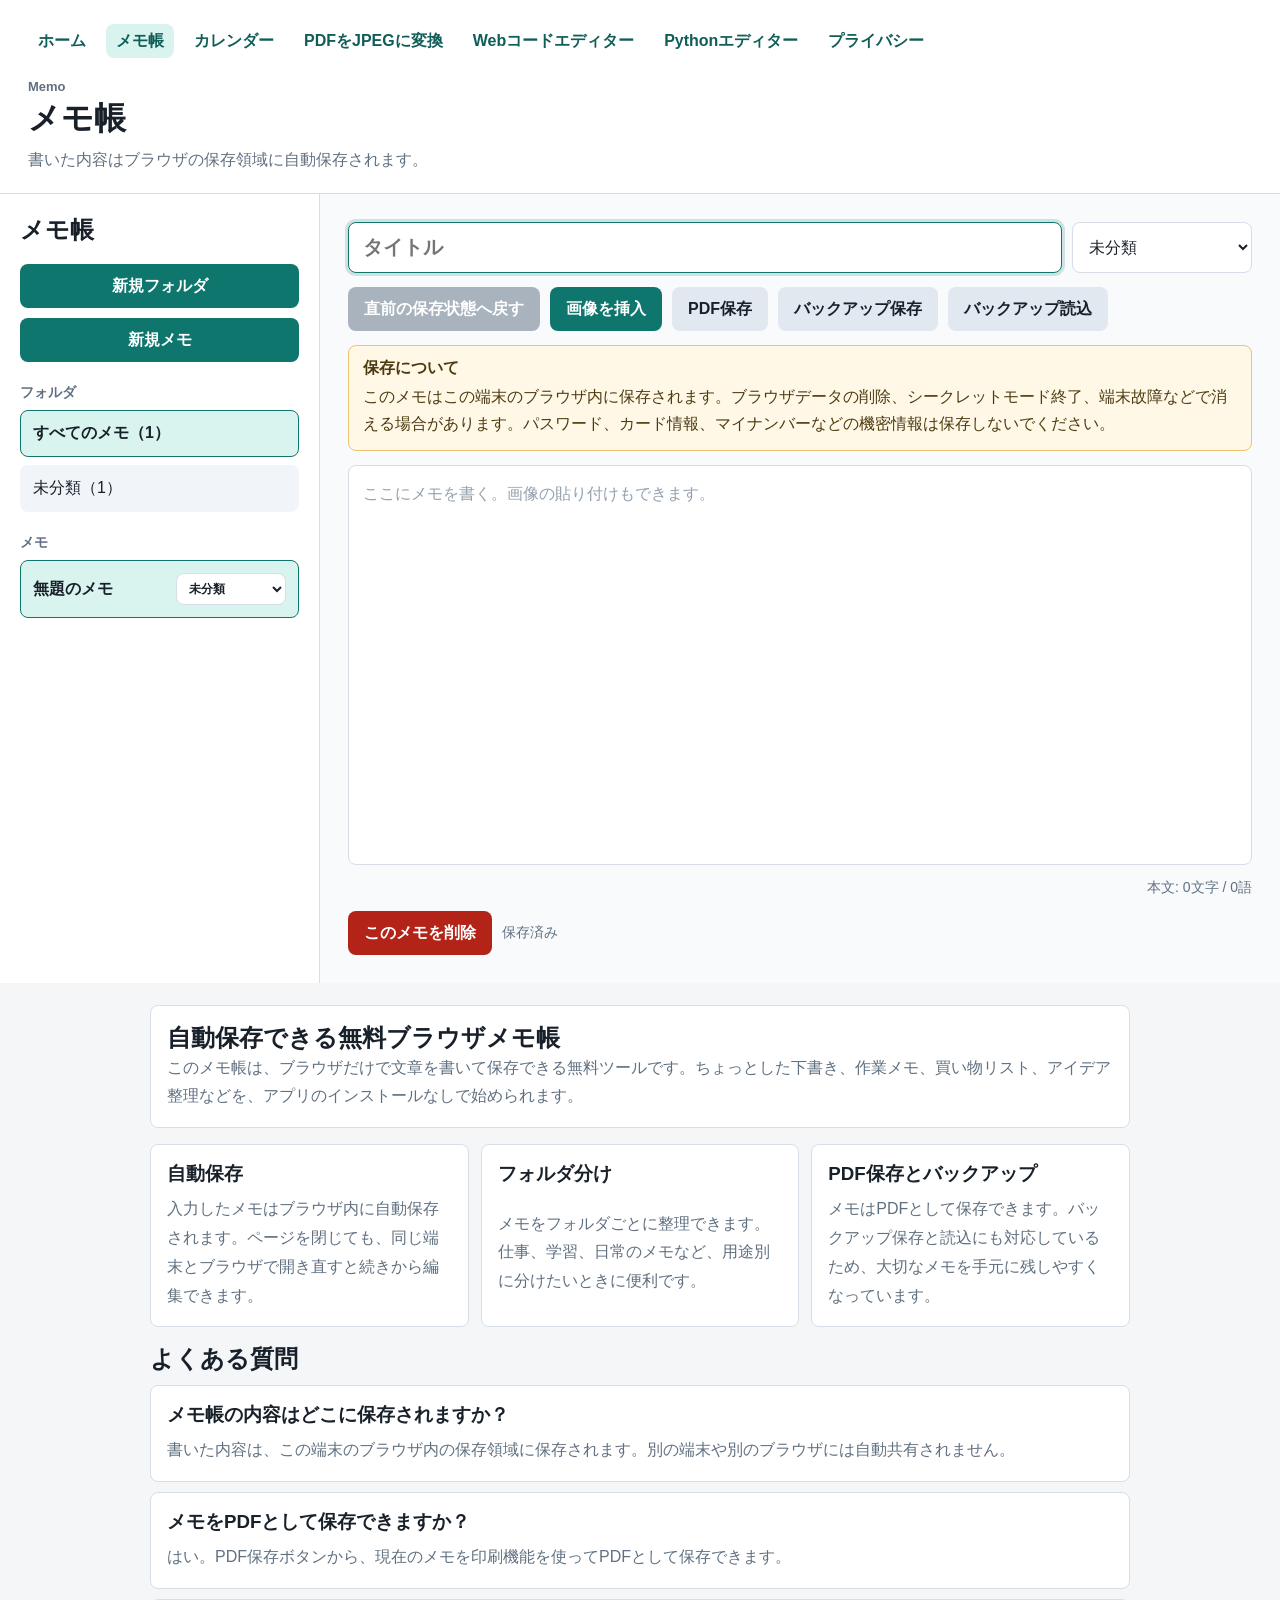
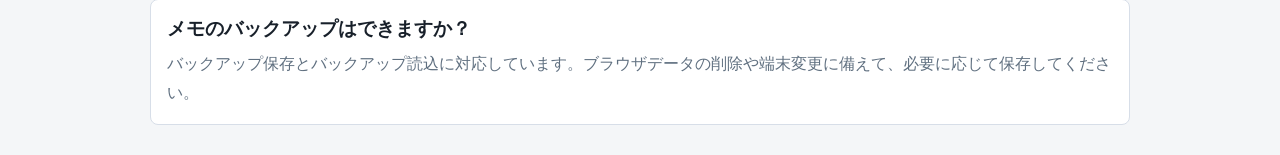
==== commit a082e896: "Improve search content and structured data" ====
--- a/memo/index.html
+++ b/memo/index.html
@@ -34,11 +34,50 @@
     "operatingSystem": "Any",
     "inLanguage": "ja",
     "description": "ブラウザで使える無料のメモ帳です。",
+    "featureList": [
+      "ブラウザ内に自動保存",
+      "フォルダ分け",
+      "画像貼り付け",
+      "PDF保存",
+      "バックアップ保存と読込"
+    ],
     "offers": {
       "@type": "Offer",
       "price": "0",
       "priceCurrency": "JPY"
     }
+  }
+  </script>
+  <script type="application/ld+json">
+  {
+    "@context": "https://schema.org",
+    "@type": "FAQPage",
+    "mainEntity": [
+      {
+        "@type": "Question",
+        "name": "メモ帳の内容はどこに保存されますか？",
+        "acceptedAnswer": {
+          "@type": "Answer",
+          "text": "書いた内容は、この端末のブラウザ内の保存領域に保存されます。別の端末や別のブラウザには自動共有されません。"
+        }
+      },
+      {
+        "@type": "Question",
+        "name": "メモをPDFとして保存できますか？",
+        "acceptedAnswer": {
+          "@type": "Answer",
+          "text": "はい。PDF保存ボタンから、現在のメモを印刷機能を使ってPDFとして保存できます。"
+        }
+      },
+      {
+        "@type": "Question",
+        "name": "メモのバックアップはできますか？",
+        "acceptedAnswer": {
+          "@type": "Answer",
+          "text": "バックアップ保存とバックアップ読込に対応しています。ブラウザデータの削除や端末変更に備えて、必要に応じて保存してください。"
+        }
+      }
+    ]
   }
   </script>
 </head>
@@ -110,5 +149,43 @@
       <span id="status" role="status" aria-live="polite">保存済み</span>
     </div>
   </main>
+
+  <section class="seo-content memo-seo" aria-labelledby="memo-guide-heading">
+    <div class="seo-summary">
+      <h2 id="memo-guide-heading">自動保存できる無料ブラウザメモ帳</h2>
+      <p>このメモ帳は、ブラウザだけで文章を書いて保存できる無料ツールです。ちょっとした下書き、作業メモ、買い物リスト、アイデア整理などを、アプリのインストールなしで始められます。</p>
+    </div>
+
+    <div class="seo-grid" aria-label="メモ帳の特徴">
+      <article>
+        <h3>自動保存</h3>
+        <p>入力したメモはブラウザ内に自動保存されます。ページを閉じても、同じ端末とブラウザで開き直すと続きから編集できます。</p>
+      </article>
+      <article>
+        <h3>フォルダ分け</h3>
+        <p>メモをフォルダごとに整理できます。仕事、学習、日常のメモなど、用途別に分けたいときに便利です。</p>
+      </article>
+      <article>
+        <h3>PDF保存とバックアップ</h3>
+        <p>メモはPDFとして保存できます。バックアップ保存と読込にも対応しているため、大切なメモを手元に残しやすくなっています。</p>
+      </article>
+    </div>
+
+    <div class="seo-faq" aria-labelledby="memo-faq-heading">
+      <h2 id="memo-faq-heading">よくある質問</h2>
+      <article>
+        <h3>メモ帳の内容はどこに保存されますか？</h3>
+        <p>書いた内容は、この端末のブラウザ内の保存領域に保存されます。別の端末や別のブラウザには自動共有されません。</p>
+      </article>
+      <article>
+        <h3>メモをPDFとして保存できますか？</h3>
+        <p>はい。PDF保存ボタンから、現在のメモを印刷機能を使ってPDFとして保存できます。</p>
+      </article>
+      <article>
+        <h3>メモのバックアップはできますか？</h3>
+        <p>バックアップ保存とバックアップ読込に対応しています。ブラウザデータの削除や端末変更に備えて、必要に応じて保存してください。</p>
+      </article>
+    </div>
+  </section>
 </body>
 </html>
--- a/style.css
+++ b/style.css
@@ -255,6 +255,70 @@
   color: var(--muted);
 }
 
+.seo-content {
+  width: min(980px, calc(100% - 32px));
+  margin: 22px auto 30px;
+  display: grid;
+  gap: 16px;
+}
+
+.seo-content h2,
+.seo-content h3 {
+  margin: 0;
+}
+
+.seo-content p {
+  margin: 0;
+  color: var(--muted);
+  line-height: 1.8;
+}
+
+.seo-content ul,
+.seo-content ol {
+  margin: 0;
+  padding-left: 22px;
+  color: var(--muted);
+  line-height: 1.8;
+}
+
+.seo-content li + li {
+  margin-top: 4px;
+}
+
+.seo-grid {
+  display: grid;
+  grid-template-columns: repeat(3, minmax(0, 1fr));
+  gap: 12px;
+}
+
+.seo-grid article,
+.seo-faq article,
+.seo-summary {
+  border: 1px solid var(--line);
+  border-radius: 8px;
+  background: var(--surface);
+  padding: 16px;
+}
+
+.seo-grid article {
+  display: grid;
+  gap: 8px;
+}
+
+.seo-faq {
+  display: grid;
+  gap: 10px;
+}
+
+.seo-faq article {
+  display: grid;
+  gap: 8px;
+}
+
+.memo-seo {
+  grid-column: 1 / -1;
+}
+
 .memo-page {
   display: grid;
   grid-template-columns: 320px minmax(0, 1fr);
@@ -991,15 +1055,49 @@
 
 .python-editor-main {
   width: min(1560px, calc(100% - 24px));
-  min-height: calc(100vh - 190px);
-  margin: 18px auto 28px;
-  display: grid;
-  grid-template-columns: 1fr;
-  gap: 14px;
+  min-height: 0;
+  margin: 14px auto 18px;
+  display: grid;
+  grid-template-columns: minmax(0, 1.35fr) minmax(340px, 0.65fr);
+  grid-template-areas:
+    "note note"
+    "workspace output";
+  gap: 12px;
+  align-items: stretch;
+}
+
+.python-editor-page .site-header.compact {
+  padding: 18px 28px 16px;
+}
+
+.python-editor-page .site-nav {
+  margin-bottom: 12px;
+}
+
+.python-editor-page .site-heading h1 {
+  font-size: 30px;
+}
+
+.python-editor-page .site-heading p {
+  line-height: 1.5;
 }
 
 .python-editor-main .memo-safety-note {
-  grid-column: 1 / -1;
+  grid-area: note;
+  padding: 12px 16px;
+}
+
+.python-editor-main .memo-safety-note p {
+  line-height: 1.55;
+}
+
+.python-editor-page .code-toolbar {
+  margin-bottom: 10px;
+  padding: 10px 12px;
+}
+
+.python-editor-page .code-actions {
+  min-width: 0;
 }
 
 .python-workspace,
@@ -1007,7 +1105,13 @@
   min-width: 0;
 }
 
+.python-workspace {
+  grid-area: workspace;
+}
+
 .python-code-panel {
+  display: flex;
+  flex-direction: column;
   min-height: auto;
 }
 
@@ -1016,10 +1120,9 @@
 }
 
 #pythonCode {
-  flex: 1;
   width: 100%;
-  height: clamp(560px, 62vh, 820px);
-  min-height: 520px;
+  height: clamp(280px, calc(100vh - 520px), 460px);
+  min-height: 260px;
   border: none;
   outline: none;
   resize: vertical;
@@ -1032,7 +1135,103 @@
   tab-size: 4;
 }
 
+.python-code-panel .CodeMirror {
+  width: 100%;
+  height: clamp(280px, calc(100vh - 520px), 460px);
+  min-height: 260px;
+  background: #0f172a;
+  color: #e2e8f0;
+  font-family: "SFMono-Regular", Consolas, "Liberation Mono", monospace;
+  font-size: 15px;
+  line-height: 1.75;
+}
+
+.python-code-panel .CodeMirror-scroll {
+  min-height: 100%;
+  tab-size: 4;
+}
+
+.python-code-panel .CodeMirror-lines {
+  padding: 16px 0;
+}
+
+.python-code-panel .CodeMirror pre.CodeMirror-line,
+.python-code-panel .CodeMirror pre.CodeMirror-line-like {
+  padding: 0 18px;
+}
+
+.python-code-panel .CodeMirror-gutters {
+  background: #111827;
+  border-right: 1px solid rgba(148, 163, 184, 0.24);
+  color: #64748b;
+}
+
+.python-code-panel .CodeMirror-linenumber {
+  color: #64748b;
+}
+
+.python-code-panel .CodeMirror-cursor {
+  border-left-color: #ffffff;
+}
+
+.python-code-panel .CodeMirror-selected {
+  background: rgba(56, 189, 248, 0.28);
+}
+
+.python-code-panel .CodeMirror-activeline-background {
+  background: rgba(59, 130, 246, 0.12);
+}
+
+.python-code-panel .cm-keyword {
+  color: #c084fc;
+  font-weight: 700;
+}
+
+.python-code-panel .cm-def,
+.python-code-panel .cm-variable-2 {
+  color: #93c5fd;
+}
+
+.python-code-panel .cm-variable,
+.python-code-panel .cm-property {
+  color: #e2e8f0;
+}
+
+.python-code-panel .cm-builtin {
+  color: #67e8f9;
+}
+
+.python-code-panel .cm-string {
+  color: #86efac;
+}
+
+.python-code-panel .cm-number,
+.python-code-panel .cm-atom {
+  color: #fbbf24;
+}
+
+.python-code-panel .cm-comment {
+  color: #94a3b8;
+  font-style: italic;
+}
+
+.python-code-panel .cm-operator {
+  color: #f9a8d4;
+}
+
+.python-code-panel .cm-error {
+  color: #fecaca;
+  background: rgba(185, 28, 28, 0.25);
+}
+
+.python-fallback-textarea {
+  display: block;
+}
+
 .python-output-panel {
+  grid-area: output;
+  height: clamp(360px, calc(100vh - 420px), 560px);
+  min-height: 0;
   border: 1px solid var(--line);
   border-radius: 8px;
   background: var(--surface);
@@ -1043,8 +1242,8 @@
 
 #pythonOutput {
   flex: 1;
-  min-height: 220px;
-  max-height: 38vh;
+  min-height: 0;
+  max-height: none;
   margin: 0;
   overflow: auto;
   padding: 14px;
@@ -1053,6 +1252,7 @@
   font-family: "SFMono-Regular", Consolas, "Liberation Mono", monospace;
   font-size: 14px;
   line-height: 1.6;
+  overflow-wrap: anywhere;
   white-space: pre-wrap;
 }
 
@@ -1068,6 +1268,14 @@
     grid-template-columns: 1fr;
   }
 
+  .python-editor-main {
+    grid-template-columns: 1fr;
+    grid-template-areas:
+      "note"
+      "workspace"
+      "output";
+  }
+
   .code-editor-grid {
     height: auto;
     min-height: 0;
@@ -1078,9 +1286,14 @@
     min-height: 560px;
   }
 
-  #pythonCode {
-    height: clamp(500px, 58vh, 720px);
-    min-height: 460px;
+  #pythonCode,
+  .python-code-panel .CodeMirror {
+    height: clamp(380px, 48vh, 560px);
+    min-height: 360px;
+  }
+
+  .python-output-panel {
+    height: auto;
   }
 
   #pythonOutput {
@@ -1182,8 +1395,20 @@
   .tool-card,
   .panel,
   .result-card,
-  .text-section {
+  .text-section,
+  .seo-grid article,
+  .seo-faq article,
+  .seo-summary {
     padding: 16px;
+  }
+
+  .seo-content {
+    width: min(100% - 24px, 980px);
+    margin-top: 18px;
+  }
+
+  .seo-grid {
+    grid-template-columns: 1fr;
   }
 
   .tool-card {
@@ -1363,11 +1588,23 @@
     min-height: 180px;
   }
 
-  #pythonCode {
-    height: clamp(440px, 58vh, 640px);
-    min-height: 420px;
-    padding: 15px;
+  #pythonCode,
+  .python-code-panel .CodeMirror {
+    height: clamp(340px, 50vh, 500px);
+    min-height: 320px;
+  }
+
+  .python-code-panel .CodeMirror,
+  .python-fallback-textarea {
     font-size: 14px;
+  }
+
+  #pythonCode,
+  .python-fallback-textarea,
+  .python-code-panel .CodeMirror pre.CodeMirror-line,
+  .python-code-panel .CodeMirror pre.CodeMirror-line-like {
+    padding-left: 15px;
+    padding-right: 15px;
   }
 }
 
@@ -1518,9 +1755,17 @@
     min-height: 160px;
   }
 
-  #pythonCode {
-    height: clamp(380px, 60vh, 560px);
-    min-height: 360px;
-    padding: 13px;
-  }
-}
+  #pythonCode,
+  .python-code-panel .CodeMirror {
+    height: clamp(300px, 52vh, 440px);
+    min-height: 280px;
+  }
+
+  #pythonCode,
+  .python-fallback-textarea,
+  .python-code-panel .CodeMirror pre.CodeMirror-line,
+  .python-code-panel .CodeMirror pre.CodeMirror-line-like {
+    padding-left: 13px;
+    padding-right: 13px;
+  }
+}
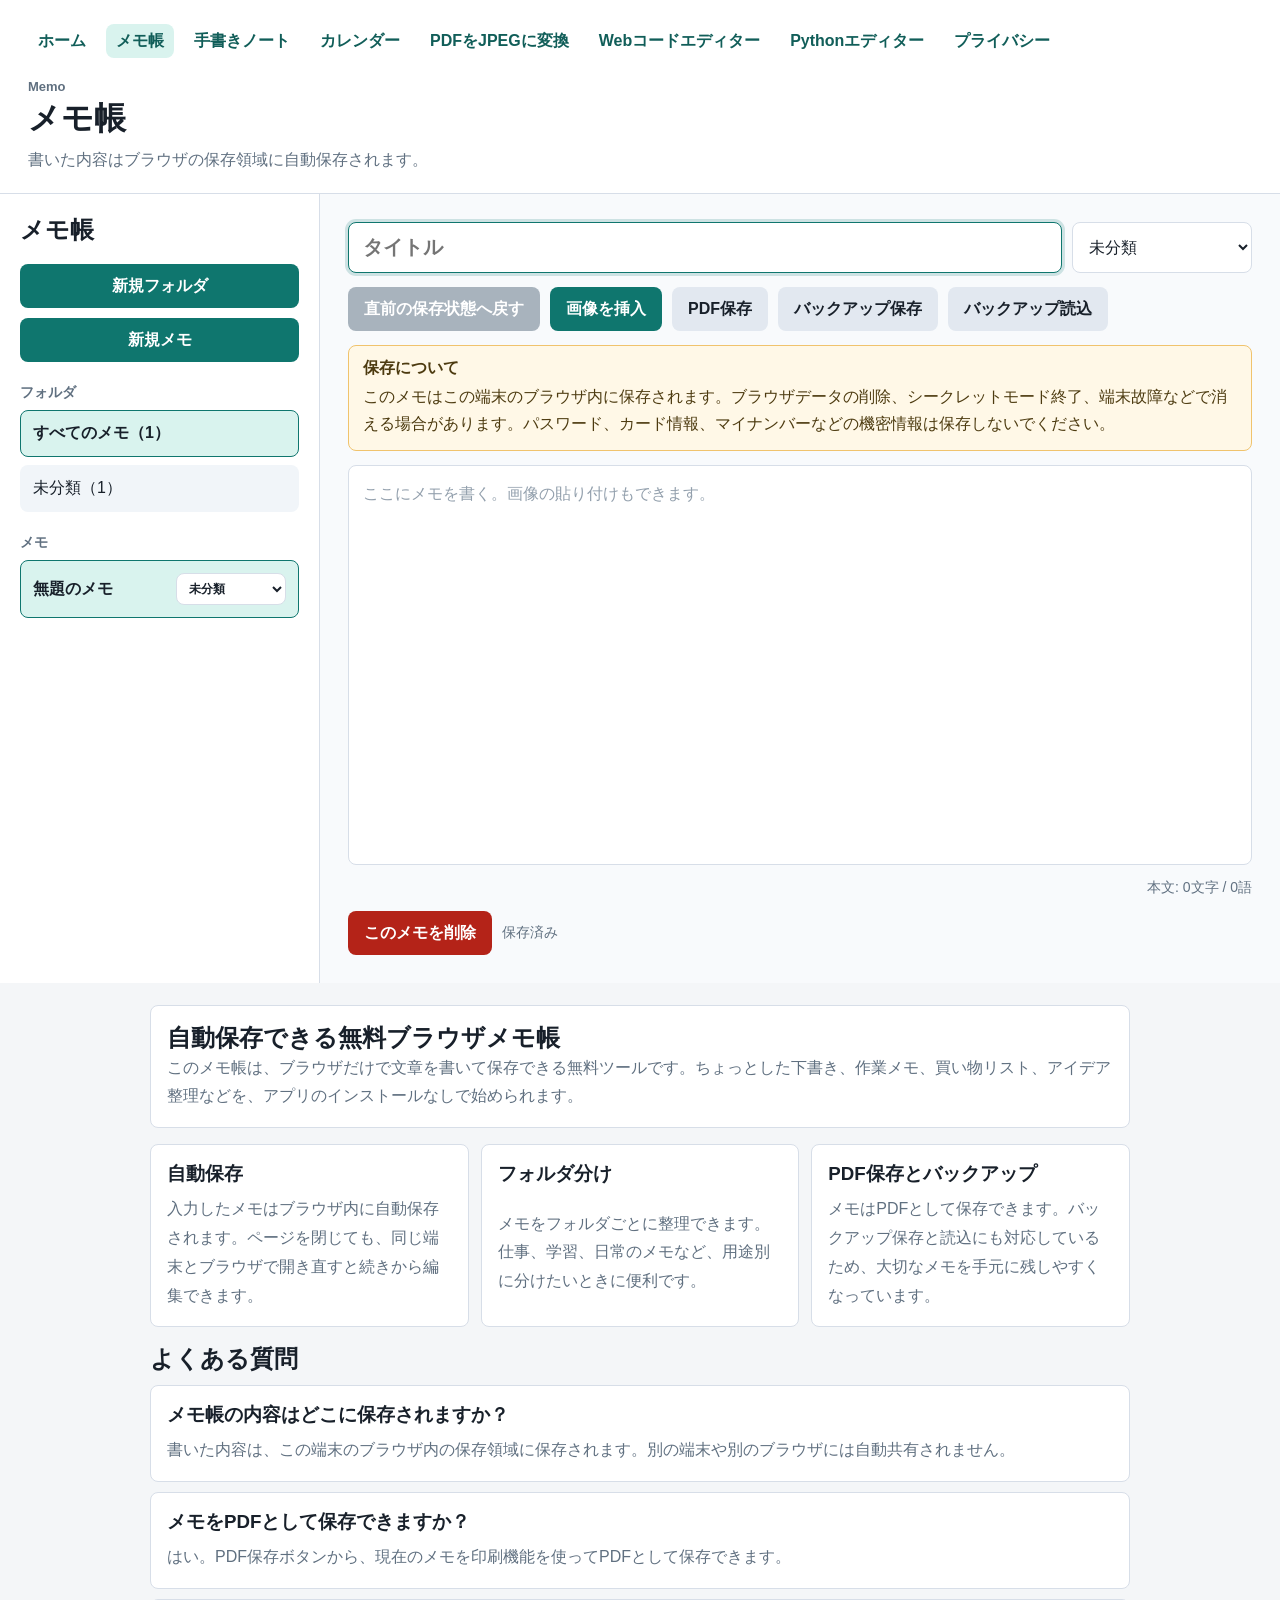
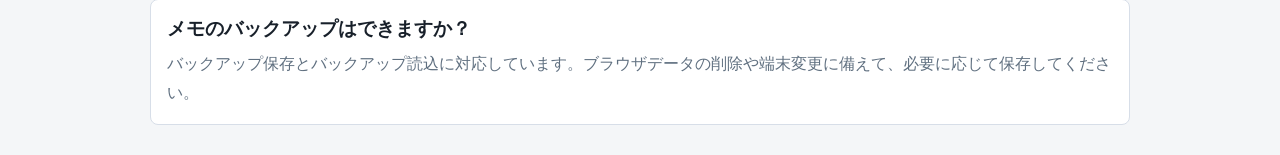
==== commit 4b9451d3: "便利サイトに手書きノートを追加" ====
--- a/memo/index.html
+++ b/memo/index.html
@@ -86,6 +86,7 @@
     <nav class="site-nav" aria-label="主要ナビゲーション">
       <a href="../">ホーム</a>
       <a href="./" aria-current="page">メモ帳</a>
+      <a href="../handwriting/">手書きノート</a>
       <a href="../calendar.html">カレンダー</a>
       <a href="../pdf-to-jpeg.html">PDFをJPEGに変換</a>
       <a href="../code-editor.html">Webコードエディター</a>
--- a/style.css
+++ b/style.css
@@ -32,6 +32,10 @@
   overflow-x: hidden;
 }
 
+[hidden] {
+  display: none !important;
+}
+
 a {
   color: var(--accent);
   text-decoration: none;
@@ -50,6 +54,9 @@
 
 button,
 .button-link {
+  display: inline-flex;
+  align-items: center;
+  justify-content: center;
   min-height: 44px;
   border: none;
   border-radius: 8px;
@@ -1058,11 +1065,12 @@
   min-height: 0;
   margin: 14px auto 18px;
   display: grid;
-  grid-template-columns: minmax(0, 1.35fr) minmax(340px, 0.65fr);
+  grid-template-columns: minmax(0, 1.35fr) minmax(320px, 0.65fr);
   grid-template-areas:
     "note note"
-    "workspace output";
-  gap: 12px;
+    "workspace output"
+    "workspace learning";
+  gap: 14px;
   align-items: stretch;
 }
 
@@ -1101,7 +1109,8 @@
 }
 
 .python-workspace,
-.python-output-panel {
+.python-output-panel,
+.python-learning-cta {
   min-width: 0;
 }
 
@@ -1230,7 +1239,7 @@
 
 .python-output-panel {
   grid-area: output;
-  height: clamp(360px, calc(100vh - 420px), 560px);
+  height: clamp(320px, calc(100vh - 330px), 620px);
   min-height: 0;
   border: 1px solid var(--line);
   border-radius: 8px;
@@ -1246,7 +1255,7 @@
   max-height: none;
   margin: 0;
   overflow: auto;
-  padding: 14px;
+  padding: 16px;
   background: #0f172a;
   color: #dbeafe;
   font-family: "SFMono-Regular", Consolas, "Liberation Mono", monospace;
@@ -1259,8 +1268,547 @@
 .python-output-panel .tool-note {
   border-top: 1px solid var(--line);
   margin: 0;
+  padding: 10px 12px;
+  background: var(--surface-soft);
+  font-size: 13px;
+  line-height: 1.55;
+}
+
+.python-learning-cta {
+  grid-area: learning;
+  display: grid;
+  grid-template-columns: minmax(0, 1fr) auto;
+  gap: 12px;
+  align-items: center;
+  border: 1px solid var(--line);
+  border-radius: 8px;
+  background: var(--surface);
+  padding: 14px;
+}
+
+.python-learning-cta h2 {
+  margin: 0 0 4px;
+  font-size: 18px;
+}
+
+.python-learning-cta p {
+  margin: 0;
+  color: var(--muted);
+  font-size: 14px;
+  line-height: 1.65;
+}
+
+.python-learning-actions {
+  display: flex;
+  flex-wrap: wrap;
+  justify-content: flex-end;
+  gap: 8px;
+}
+
+.python-learning-main {
+  width: min(1080px, calc(100% - 32px));
+  margin: 24px auto 30px;
+  display: grid;
+  gap: 18px;
+}
+
+.learning-hero,
+.learning-next {
+  border: 1px solid var(--line);
+  border-radius: 8px;
+  background: var(--surface);
+  padding: 18px;
+}
+
+.learning-hero {
+  display: grid;
+  grid-template-columns: minmax(0, 1fr) auto;
+  gap: 16px;
+  align-items: center;
+}
+
+.learning-hero h2,
+.learning-next h2,
+.learning-step h3 {
+  margin: 0;
+}
+
+.learning-hero p,
+.learning-step p,
+.learning-next li {
+  color: var(--muted);
+  line-height: 1.75;
+}
+
+.learning-hero p {
+  margin: 8px 0 0;
+}
+
+.learning-next p {
+  margin: 8px 0 0;
+  color: var(--muted);
+  line-height: 1.75;
+}
+
+.learning-next .button-link {
+  margin-top: 14px;
+}
+
+.learning-steps {
+  display: grid;
+  gap: 12px;
+}
+
+.learning-runner {
+  display: grid;
+  gap: 12px;
+}
+
+.learning-runner-grid {
+  display: grid;
+  grid-template-columns: minmax(0, 1.15fr) minmax(320px, 0.85fr);
+  gap: 14px;
+  align-items: stretch;
+}
+
+.learning-runner-grid .python-workspace,
+.learning-runner-grid .python-output-panel {
+  grid-area: auto;
+  min-width: 0;
+}
+
+.learning-runner-grid .python-output-panel {
+  height: clamp(320px, 44vh, 560px);
+}
+
+.learning-runner .code-toolbar {
+  align-items: flex-start;
+}
+
+.learning-runner .toggle-control {
+  flex: 0 0 auto;
+  white-space: nowrap;
+}
+
+.learning-runner .code-actions {
+  flex: 1 1 360px;
+}
+
+.learning-step {
+  display: grid;
+  grid-template-columns: 54px minmax(0, 1fr) auto;
+  gap: 14px;
+  align-items: start;
+  border: 1px solid var(--line);
+  border-radius: 8px;
+  background: var(--surface);
+  padding: 16px;
+}
+
+.step-number {
+  margin: 0;
+  color: var(--accent-dark);
+  font-size: 14px;
+  font-weight: 800;
+}
+
+.learning-step p {
+  margin: 6px 0 0;
+}
+
+.learning-step pre {
+  margin: 10px 0 0;
+  overflow: auto;
+  border-radius: 8px;
+  background: #0f172a;
+  color: #dbeafe;
   padding: 12px;
+  font-family: "SFMono-Regular", Consolas, "Liberation Mono", monospace;
+  font-size: 13px;
+  line-height: 1.55;
+}
+
+.learning-quiz {
+  display: grid;
+  gap: 14px;
+}
+
+.learning-code-quiz {
+  display: grid;
+  gap: 14px;
+}
+
+.exam-problem-set {
+  display: grid;
+  gap: 14px;
+}
+
+.exam-problem-grid {
+  display: grid;
+  gap: 14px;
+}
+
+.exam-problem-card {
+  display: grid;
+  gap: 12px;
+  border: 1px solid var(--line);
+  border-radius: 8px;
+  background: var(--surface);
+  padding: 18px;
+}
+
+.exam-problem-card h3 {
+  margin: 0;
+}
+
+.exam-problem-card h4 {
+  margin: 4px 0 0;
+  color: var(--text);
+  font-size: 17px;
+}
+
+.exam-problem-card p {
+  margin: 6px 0 0;
+  color: var(--text);
+  line-height: 1.8;
+}
+
+.exam-problem-card code {
+  border-radius: 5px;
+  background: #f1f5f9;
+  color: var(--text);
+  padding: 2px 5px;
+  font-family: "SFMono-Regular", Consolas, "Liberation Mono", monospace;
+  font-size: 0.94em;
+}
+
+.exam-problem-card pre {
+  margin: 0;
+  overflow: auto;
+  border-radius: 8px;
+  background: #0f172a;
+  color: #dbeafe;
+  padding: 12px;
+  font-family: "SFMono-Regular", Consolas, "Liberation Mono", monospace;
+  font-size: 13px;
+  line-height: 1.55;
+}
+
+.exam-problem-card pre code {
+  background: transparent;
+  color: inherit;
+  padding: 0;
+  font-size: inherit;
+}
+
+.exam-problem-card .secondary-button {
+  justify-self: start;
+}
+
+.exam-condition-list {
+  display: grid;
+  gap: 6px;
+  margin: 0;
+  padding-left: 22px;
+  color: var(--text);
+  line-height: 1.7;
+}
+
+.quiz-mode-selector {
+  display: grid;
+  grid-template-columns: minmax(0, 1fr) minmax(320px, 0.75fr);
+  gap: 16px;
+  align-items: center;
+  border: 1px solid var(--line);
+  border-radius: 8px;
+  background: var(--surface);
+  padding: 18px;
+}
+
+.quiz-unit-selector {
+  display: grid;
+  gap: 14px;
+  border: 1px solid var(--line);
+  border-radius: 8px;
+  background: var(--surface);
+  padding: 18px;
+}
+
+.quiz-mode-selector h2 {
+  margin: 2px 0 0;
+}
+
+.quiz-unit-selector h2 {
+  margin: 2px 0 0;
+}
+
+.quiz-mode-selector p:not(.eyebrow) {
+  margin: 8px 0 0;
+  color: var(--muted);
+  line-height: 1.7;
+}
+
+.quiz-unit-selector p:not(.eyebrow) {
+  margin: 8px 0 0;
+  color: var(--muted);
+  line-height: 1.7;
+}
+
+.quiz-mode-buttons {
+  display: grid;
+  grid-template-columns: repeat(2, minmax(0, 1fr));
+  gap: 10px;
+}
+
+.quiz-unit-buttons {
+  display: flex;
+  flex-wrap: wrap;
+  gap: 8px;
+}
+
+button.quiz-mode-button {
+  display: grid;
+  justify-items: start;
+  gap: 4px;
+  width: 100%;
+  min-height: 76px;
+  border: 1px solid var(--line);
   background: var(--surface-soft);
+  color: var(--text);
+  text-align: left;
+  box-shadow: none;
+}
+
+button.quiz-unit-button {
+  min-height: 44px;
+  border: 1px solid var(--line);
+  border-radius: 8px;
+  background: var(--surface-soft);
+  color: var(--text);
+  box-shadow: none;
+  font-size: 14px;
+  font-weight: 800;
+}
+
+button.quiz-mode-button span {
+  font-size: 18px;
+  font-weight: 900;
+}
+
+button.quiz-mode-button small {
+  color: var(--muted);
+  font-size: 13px;
+  font-weight: 700;
+}
+
+button.quiz-mode-button:hover,
+button.quiz-mode-button.is-active {
+  border-color: #0f766e;
+  background: #ccfbf1;
+  color: #064e3b;
+}
+
+button.quiz-unit-button:hover,
+button.quiz-unit-button.is-active {
+  border-color: #0f766e;
+  background: #ccfbf1;
+  color: #064e3b;
+}
+
+button.quiz-mode-button.is-active small {
+  color: #0f766e;
+}
+
+.quiz-heading {
+  display: grid;
+  grid-template-columns: minmax(0, 1fr) auto;
+  gap: 12px;
+  align-items: end;
+}
+
+.quiz-heading h2 {
+  margin: 0;
+}
+
+.quiz-heading p {
+  margin: 6px 0 0;
+  color: var(--muted);
+  line-height: 1.7;
+}
+
+.quiz-score {
+  margin: 0;
+  border: 1px solid #bfdbfe;
+  border-radius: 8px;
+  background: #eff6ff;
+  color: #1d4ed8;
+  padding: 10px 12px;
+  font-weight: 800;
+  white-space: nowrap;
+}
+
+.quiz-grid {
+  display: grid;
+  grid-template-columns: repeat(2, minmax(0, 1fr));
+  gap: 12px;
+}
+
+.quiz-card {
+  display: grid;
+  align-content: start;
+  gap: 12px;
+  border: 1px solid var(--line);
+  border-radius: 8px;
+  background: var(--surface);
+  padding: 16px;
+}
+
+.quiz-question-row {
+  display: grid;
+  grid-template-columns: 42px minmax(0, 1fr);
+  gap: 12px;
+  align-items: start;
+}
+
+.quiz-card h3 {
+  margin: 0;
+}
+
+.quiz-card p {
+  margin: 6px 0 0;
+  color: var(--muted);
+  line-height: 1.65;
+}
+
+.quiz-card pre {
+  margin: 0;
+  overflow: auto;
+  border-radius: 8px;
+  background: #0f172a;
+  color: #dbeafe;
+  padding: 12px;
+  font-family: "SFMono-Regular", Consolas, "Liberation Mono", monospace;
+  font-size: 13px;
+  line-height: 1.55;
+}
+
+.quiz-options {
+  display: grid;
+  grid-template-columns: repeat(3, minmax(0, 1fr));
+  gap: 8px;
+}
+
+button.quiz-choice {
+  justify-content: flex-start;
+  width: 100%;
+  border: 1px solid var(--line);
+  background: var(--surface-soft);
+  color: var(--text);
+  text-align: left;
+  box-shadow: none;
+}
+
+button.quiz-choice:hover,
+button.quiz-choice.is-selected {
+  background: #e0f2fe;
+  color: #075985;
+}
+
+button.quiz-choice.is-correct {
+  border-color: #22c55e;
+  background: #dcfce7;
+  color: #166534;
+}
+
+button.quiz-choice.is-incorrect {
+  border-color: #ef4444;
+  background: #fee2e2;
+  color: #991b1b;
+}
+
+.quiz-result {
+  border-left: 4px solid #94a3b8;
+  border-radius: 8px;
+  background: var(--surface-soft);
+  padding: 10px 12px;
+}
+
+.quiz-result.is-correct {
+  border-left-color: #22c55e;
+  background: #f0fdf4;
+  color: #166534;
+}
+
+.quiz-result.is-incorrect {
+  border-left-color: #ef4444;
+  background: #fff1f2;
+  color: #991b1b;
+}
+
+.code-answer-label {
+  display: grid;
+  gap: 8px;
+  color: var(--text);
+  font-weight: 800;
+}
+
+.code-answer-label span {
+  font-size: 14px;
+}
+
+.code-answer-input {
+  width: 100%;
+  min-height: 74px;
+  resize: vertical;
+  border: 1px solid var(--line);
+  border-radius: 8px;
+  background: #0f172a;
+  color: #f8fafc;
+  padding: 12px;
+  font-family: "SFMono-Regular", Consolas, "Liberation Mono", monospace;
+  font-size: 15px;
+  line-height: 1.55;
+  outline: none;
+}
+
+.code-answer-input::placeholder {
+  color: #94a3b8;
+}
+
+.code-answer-input:focus {
+  border-color: #0f766e;
+  box-shadow: 0 0 0 3px rgba(15, 118, 110, 0.16);
+}
+
+.code-answer-input.is-correct {
+  border-color: #22c55e;
+  box-shadow: 0 0 0 3px rgba(34, 197, 94, 0.18);
+}
+
+.code-answer-input.is-incorrect {
+  border-color: #ef4444;
+  box-shadow: 0 0 0 3px rgba(239, 68, 68, 0.16);
+}
+
+.code-quiz-actions {
+  display: flex;
+  flex-wrap: wrap;
+  gap: 8px;
+  align-items: center;
+}
+
+.code-quiz-actions .secondary-button {
+  justify-self: auto;
+}
+
+.quiz-card .secondary-button,
+.quiz-reset {
+  justify-self: start;
+}
+
+.learning-next ul {
+  margin: 10px 0 0;
+  padding-left: 22px;
 }
 
 @media (max-width: 1080px) {
@@ -1273,7 +1821,20 @@
     grid-template-areas:
       "note"
       "workspace"
-      "output";
+      "output"
+      "learning";
+  }
+
+  .learning-runner-grid {
+    grid-template-columns: 1fr;
+  }
+
+  .quiz-mode-selector {
+    grid-template-columns: 1fr;
+  }
+
+  .quiz-grid {
+    grid-template-columns: 1fr;
   }
 
   .code-editor-grid {
@@ -1387,6 +1948,7 @@
   .content-main,
   .converter-main,
   .calendar-main,
+  .python-learning-main,
   .site-footer {
     width: min(100% - 24px, 980px);
     margin-top: 16px;
@@ -1416,6 +1978,45 @@
     align-items: stretch;
   }
 
+  .learning-hero,
+  .quiz-heading,
+  .learning-step,
+  .python-learning-cta {
+    grid-template-columns: 1fr;
+  }
+
+  .learning-step .button-link,
+  .learning-step button,
+  .python-learning-actions,
+  .python-learning-actions .button-link,
+  .quiz-card .secondary-button,
+  .quiz-reset,
+  .python-learning-cta .button-link {
+    width: 100%;
+  }
+
+  .python-learning-actions {
+    justify-content: stretch;
+  }
+
+  .quiz-options {
+    grid-template-columns: 1fr;
+  }
+
+  .quiz-mode-buttons {
+    grid-template-columns: 1fr;
+  }
+
+  .quiz-unit-buttons,
+  .quiz-unit-buttons button {
+    width: 100%;
+  }
+
+  .code-quiz-actions,
+  .code-quiz-actions button {
+    width: 100%;
+  }
+
   .calendar-toolbar,
   .day-panel-header,
   .google-sync-header {
@@ -1642,6 +2243,7 @@
   .content-main,
   .converter-main,
   .calendar-main,
+  .python-learning-main,
   .site-footer,
   .code-editor-main,
   .python-editor-main {
